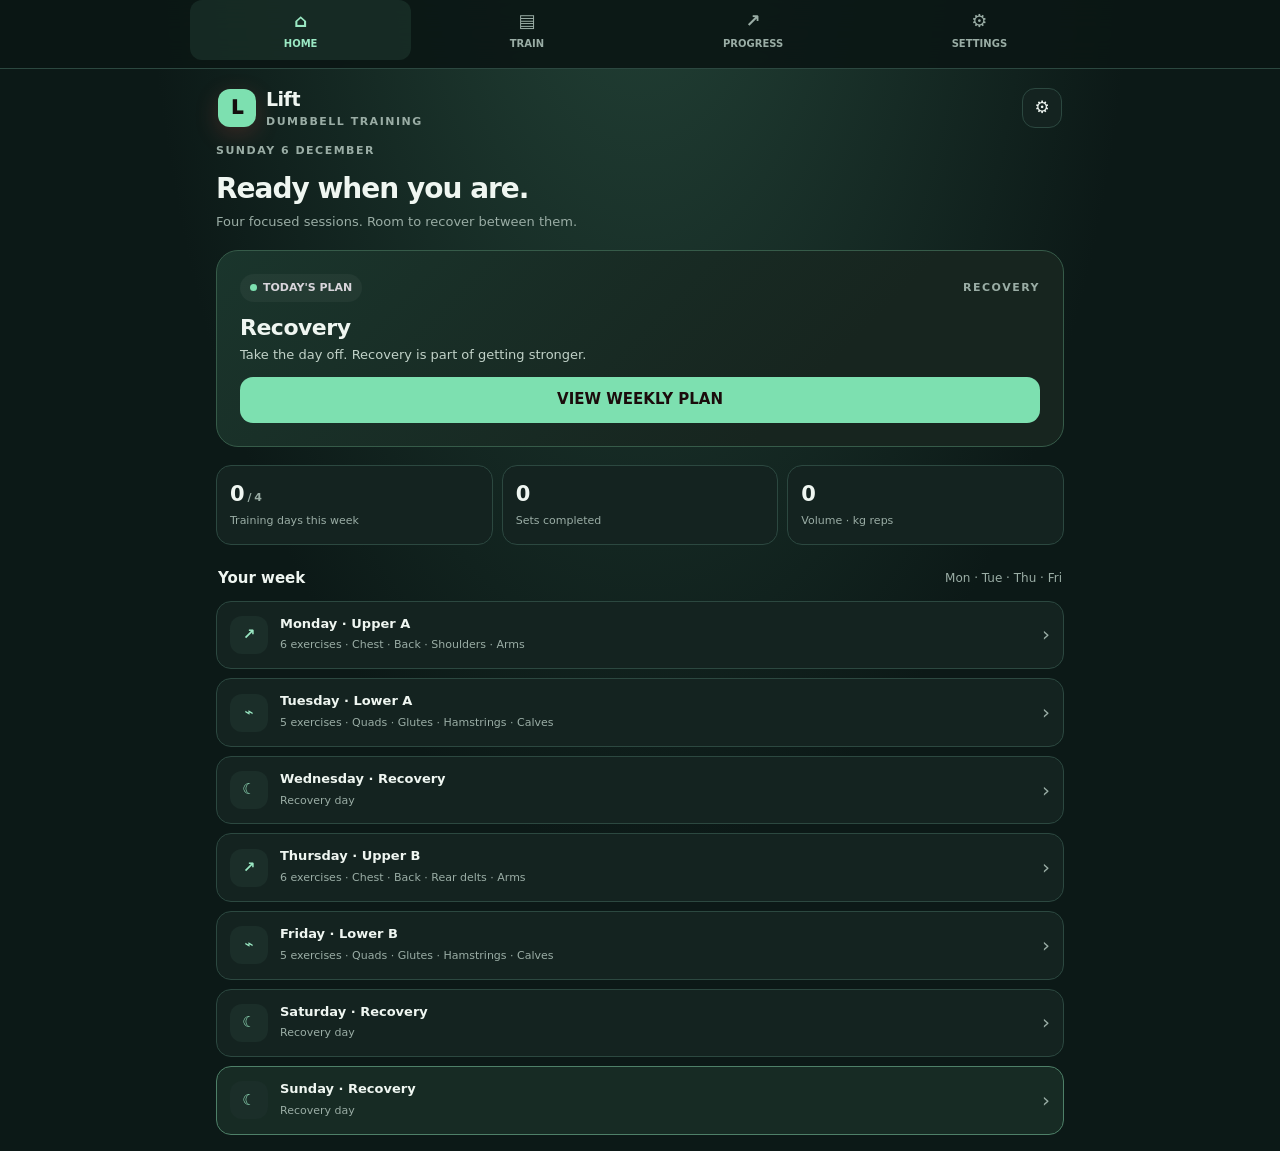
==== lift.html @ b62b4a93 "Update RoutineHub unified app" ====
<!doctype html>
<html lang="en-GB"><head>
<meta charset="utf-8"><meta name="viewport" content="width=device-width,initial-scale=1,viewport-fit=cover">
<meta name="theme-color" content="#101014"><meta name="description" content="Lift — your personal strength training tracker.">
<title>Lift — Training</title><link rel="apple-touch-icon" href="icon-192.png">
<style>
:root{color-scheme:dark;--bg:#0b0b0e;--panel:#141419;--panel2:#1b1b22;--line:#2d2d36;--text:#f2f1f4;--muted:#92919d;--red:#ff554f;--red2:#ff766d;--green:#66d6a0;--radius:18px}*{box-sizing:border-box}body{margin:0;background:var(--bg);color:var(--text);font:15px/1.45 Inter,ui-sans-serif,system-ui,-apple-system,"Segoe UI",sans-serif;-webkit-font-smoothing:antialiased}button,input,select{font:inherit}button{cursor:pointer}#app{max-width:760px;margin:0 auto;min-height:100vh;padding:0 16px calc(100px + env(safe-area-inset-bottom))}.top{padding:calc(18px + env(safe-area-inset-top)) 2px 14px;display:flex;align-items:center;justify-content:space-between}.brand{display:flex;align-items:center;gap:10px}.logo{width:38px;height:38px;border-radius:12px;background:var(--red);display:grid;place-items:center;color:#140e0e;font-weight:950;font-size:19px;box-shadow:0 7px 24px #ff554f30}.brand strong{font-size:19px;letter-spacing:-.5px}.eyebrow{font-size:11px;letter-spacing:1.5px;text-transform:uppercase;color:var(--muted);font-weight:750}.iconbtn{border:1px solid var(--line);background:var(--panel);color:var(--text);width:40px;height:40px;border-radius:13px;display:grid;place-items:center;font-size:17px}.page-title{font-size:28px;letter-spacing:-1px;font-weight:850;margin:10px 0 3px}.sub{color:var(--muted);font-size:13px}.hero{background:linear-gradient(135deg,#271719,#171419 65%);border:1px solid #542b2e;border-radius:22px;padding:18px;margin:18px 0}.hero-top{display:flex;justify-content:space-between;align-items:center}.pill{display:inline-flex;align-items:center;gap:6px;padding:6px 10px;border-radius:99px;background:#ffffff0b;color:#d8d5db;font-size:11px;font-weight:750}.dot{width:7px;height:7px;background:var(--green);border-radius:50%}.hero h2{font-size:22px;line-height:1.15;margin:13px 0 6px;letter-spacing:-.5px}.hero p{color:#c2b6b8;margin:0;font-size:13px}.btn{border:0;border-radius:13px;padding:12px 15px;background:var(--red);color:#1b0c0c;font-weight:850}.btn.secondary{background:var(--panel2);color:var(--text);border:1px solid var(--line)}.btn.ghost{background:transparent;color:var(--red2);padding:8px}.btn.small{padding:8px 11px;font-size:12px;border-radius:10px}.btn.full{width:100%;margin-top:12px}.section-head{display:flex;align-items:center;justify-content:space-between;margin:23px 2px 11px}.section-head h3{font-size:15px;margin:0;font-weight:800}.section-head span{font-size:12px;color:var(--muted)}.stats{display:grid;grid-template-columns:repeat(3,1fr);gap:9px}.stat{background:var(--panel);border:1px solid var(--line);border-radius:15px;padding:13px}.stat b{display:block;font-size:21px;letter-spacing:-.5px}.stat span{font-size:11px;color:var(--muted)}.daylist{display:grid;gap:9px}.day{display:flex;align-items:center;gap:12px;padding:13px;background:var(--panel);border:1px solid var(--line);border-radius:15px}.day.active{border-color:#743337;background:#211719}.daymark{width:38px;height:38px;border-radius:12px;background:var(--panel2);display:grid;place-items:center;font-weight:850;color:var(--red2)}.dayinfo{flex:1;min-width:0}.dayinfo b{display:block;font-size:13px}.dayinfo small{color:var(--muted);font-size:11px}.dayarrow{color:var(--muted);font-size:20px}.card{background:var(--panel);border:1px solid var(--line);border-radius:17px;padding:15px;margin:10px 0}.exercise{padding:14px 0;border-bottom:1px solid var(--line)}.exercise:last-child{border-bottom:0;padding-bottom:0}.ex-top{display:flex;justify-content:space-between;gap:12px}.ex-name{font-weight:800;font-size:14px}.ex-meta{font-size:11px;color:var(--muted);white-space:nowrap}.cue{font-size:12px;color:var(--muted);margin:4px 0 9px}.hint{font-size:11px;color:var(--red2);background:#ff554f10;padding:8px 10px;border-radius:10px;margin:7px 0 9px}.sethead,.setrow{display:grid;grid-template-columns:26px 1fr 1fr 34px;gap:7px;align-items:center}.sethead{font-size:10px;color:var(--muted);text-transform:uppercase;letter-spacing:.8px;padding:0 0 5px}.setrow{margin:6px 0}.setnum{color:var(--muted);font-size:12px}.field{min-width:0;width:100%;border:1px solid var(--line);border-radius:10px;background:#0e0e12;color:var(--text);padding:9px 8px;font-size:14px}.check{width:24px;height:24px;accent-color:var(--red);justify-self:center}.complete{color:var(--green);font-size:11px;font-weight:800}.progressbar{height:7px;border-radius:99px;background:#292932;overflow:hidden;margin:9px 0}.progressbar i{display:block;height:100%;background:var(--red);border-radius:99px}.tabs{position:fixed;bottom:0;left:0;right:0;z-index:10;background:#101014f2;backdrop-filter:blur(18px);border-top:1px solid var(--line);padding:8px 10px calc(8px + env(safe-area-inset-bottom));display:flex;justify-content:center}.tabsin{width:100%;max-width:760px;display:grid;grid-template-columns:repeat(4,1fr);gap:5px}.tab{border:0;background:transparent;color:var(--muted);padding:8px 3px;border-radius:12px;font-size:10px;font-weight:750;display:grid;gap:3px;justify-items:center}.tab .ico{font-size:18px}.tab.on{background:#ff554f17;color:var(--red2)}.formgrid{display:grid;grid-template-columns:1fr 1fr;gap:10px}.label{display:block;font-size:11px;color:var(--muted);margin-bottom:5px}.fieldwrap{margin:10px 0}.fieldwrap .field{width:100%}.daychips{display:flex;gap:7px;flex-wrap:wrap}.chip{padding:8px 11px;border:1px solid var(--line);border-radius:99px;background:var(--panel);color:var(--muted);font-size:11px}.chip.sel{border-color:var(--red);color:var(--red2);background:#ff554f12}.record{display:flex;justify-content:space-between;gap:10px;padding:11px 0;border-bottom:1px solid var(--line);font-size:13px}.record:last-child{border:0}.record small{display:block;color:var(--muted);font-size:11px}.empty{padding:25px 14px;text-align:center;color:var(--muted);font-size:13px}.notice{border-radius:13px;background:#202027;padding:12px;color:var(--muted);font-size:12px}.timer{position:fixed;bottom:calc(76px + env(safe-area-inset-bottom));left:50%;transform:translateX(-50%);background:var(--red);color:#190c0c;padding:10px 15px;border-radius:99px;font-weight:900;box-shadow:0 8px 30px #0008;z-index:12;white-space:nowrap}.hide{display:none!important}.modalback{position:fixed;inset:0;background:#000b;z-index:30;display:grid;align-items:end}.modal{background:var(--panel);border:1px solid var(--line);border-radius:22px 22px 0 0;padding:22px 18px calc(25px + env(safe-area-inset-bottom));max-width:760px;width:100%;margin:auto}.modal h3{margin:0 0 7px}.modal p{color:var(--muted);font-size:13px}.toast{position:fixed;top:calc(15px + env(safe-area-inset-top));left:50%;transform:translateX(-50%);background:#24242c;border:1px solid var(--line);border-radius:99px;padding:10px 15px;font-size:12px;z-index:50;box-shadow:0 8px 30px #0008}.muted{color:var(--muted)}.red{color:var(--red2)}.two{display:grid;grid-template-columns:1fr 1fr;gap:9px}.smalltxt{font-size:11px;color:var(--muted)}@media(min-width:650px){#app{padding-left:24px;padding-right:24px}.hero{padding:23px}.modal{border-radius:22px;margin:auto}}
#hub-return{display:none}
</style><style>
:root{--bg:#0c1917;--panel:#142320;--panel2:#1b2e29;--line:#2c4840;--text:#eff6f1;--muted:#9aada5;--red:#7de0b0;--red2:#9ae8c3;--green:#7de0b0}
body{background:radial-gradient(ellipse at 50% -15%,#244438 0%,#0c1917 55%)}
#app{padding-top:68px;padding-bottom:16px}
.tabs{top:0;bottom:auto;background:#0b1715ed;border-top:0;border-bottom:1px solid var(--line);padding-top:env(safe-area-inset-top,0px)}
.tab.on{background:#7de0b018;color:var(--red2)}
.hero{background:linear-gradient(135deg,#1a352c,#17251f 70%);border-color:#365b49}
.hero p{color:#c1d2c8}
.day.active{border-color:#4e8068;background:#172b24}
.daymark{color:var(--red2)}
.timer{bottom:12px;background:var(--accent,#7de0b0);color:#102119}
.progressbar i{background:var(--red)}
.notice{background:#172b24}
@media(min-width:900px){#app{max-width:900px;padding-left:26px;padding-right:26px}.tabsin{max-width:900px}}
</style></head><body><div id="app"></div><div id="timer" class="timer hide"></div><nav class="tabs"><div class="tabsin"><button class="tab on" data-tab="home"><span class="ico">⌂</span>HOME</button><button class="tab" data-tab="workout"><span class="ico">▤</span>TRAIN</button><button class="tab" data-tab="progress"><span class="ico">↗</span>PROGRESS</button><button class="tab" data-tab="settings"><span class="ico">⚙</span>SETTINGS</button></div></nav><div id="modalroot"></div>
<script>
const LEGACY_PLAN=[
 {day:'Monday',title:'Shoulders + Triceps',focus:'Delts · Triceps',icon:'◉',ex:[
  ['DB shoulder press',3,8,12,6,'kg','Press smoothly; keep ribs down.'],['DB lateral raise',3,12,20,7,'kg','Soft elbows, raise to shoulder height; no swinging.'],['DB overhead tricep extension',3,10,15,7,'kg','Both hands on one dumbbell; keep elbows pointing forward.'],['DB skull crusher',2,10,15,4.5,'kg','Lie on the floor; bend elbows and lower beside your head.'],['Bent-over DB rear delt raise',2,12,20,6,'kg','Hinge at hips and move arms out wide with light control.']]},
 {day:'Tuesday',title:'Back + Biceps',focus:'Lats · Upper back · Biceps',icon:'↗',ex:[
  ['Single-arm DB row',3,8,12,7,'kg','Brace one hand on a sturdy chair; pull elbow towards hip.'],['Bent-over DB row (both arms)',3,8,12,7,'kg','Hinge forward, flat back; pull dumbbells towards hips.'],['DB reverse fly (rear delts)',2,12,20,7,'kg','Use a controlled, light movement; avoid shrugging.'],['Standing DB curl',3,8,15,7,'kg','Elbows by sides; no body swing.'],['Seated hammer curl',2,10,15,6,'kg','Palms face each other; keep wrists neutral.']]},
 {day:'Wednesday',title:'Rest day',focus:'Recovery · Easy walk optional',icon:'☾',rest:true,ex:[]},
 {day:'Thursday',title:'Chest + Shoulders + Triceps',focus:'Chest · Front/side delts · Triceps',icon:'✦',ex:[
  ['DB floor press',3,8,12,7,'kg','Lie on floor; upper arms touch down gently, then press.'],['Push-ups',3,5,12,0,'bodyweight','Hands just outside shoulders; use knees or an incline if needed.'],['DB lateral raise',2,12,20,7,'kg','Raise out to sides without swinging.'],['DB overhead tricep extension',3,10,15,7,'kg','Both hands on one dumbbell; avoid arching your back.'],['DB floor fly',2,10,15,4.5,'kg','Slight elbow bend; stop when upper arms meet the floor.']]},
 {day:'Friday',title:'Back + Biceps + Forearms',focus:'Back · Biceps · Grip',icon:'⇧',ex:[
  ['Single-arm DB row',3,8,12,7,'kg','Brace on chair; pull elbow towards hip.'],['DB reverse fly (rear delts)',2,12,20,7,'kg','Hinge forward; lift out to the sides.'],['Standing DB curl',2,8,15,7,'kg','No swinging; lower under control.'],['Reverse DB curl',2,8,12,4.5,'kg','Palms down; keep elbows close to your sides.'],['DB wrist curl',2,15,25,6,'kg','Forearm supported, palm up; move only your wrist.'],['DB reverse wrist curl',2,10,15,4.5,'kg','Forearm supported, palm down; lift the back of your hand.']]},
 {day:'Saturday',title:'Arms + Forearms',focus:'Biceps · Triceps · Grip',icon:'✚',ex:[
  ['Seated hammer curl',3,10,15,6,'kg','Palms face each other; steady reps.'],['Concentration curl',2,10,15,7,'kg','Elbow against inner thigh; curl without moving upper arm.'],['DB overhead tricep extension',2,10,15,7,'kg','Both hands on one dumbbell; controlled range.'],['Reverse DB curl',2,8,12,4.5,'kg','Palms down; do not swing.'],['Farmer hold',3,20,45,9.5,'sec','Dumbbells at sides; stand tall and grip firmly.'],['Plate pinch hold',2,15,35,2.5,'sec','Pinch plate securely between fingers and thumb.']]},
 {day:'Sunday',title:'Rest day',focus:'Recovery · Prepare for next week',icon:'☾',rest:true,ex:[]}
];
const PLAN=[
 {day:'Monday',title:'Upper A',focus:'Chest · Back · Shoulders · Arms',icon:'↗',ex:[
  ['Dumbbell floor press',3,8,15,7,'kg','Lie on the floor; lower until upper arms touch softly, then press.'],['Bent-over dumbbell row',3,8,15,7,'kg','Hinge at the hips, keep your back long, and row towards your hips.'],['Dumbbell shoulder press',2,8,15,6,'kg','Press overhead without arching your lower back.'],['Dumbbell lateral raise',2,12,20,3,'kg','Use a light pair and lift smoothly to shoulder height.'],['Dumbbell curl',2,8,15,5,'kg','Keep your elbows close to your sides; lower with control.'],['Overhead dumbbell triceps extension',2,10,15,6,'kg','Hold one dumbbell with both hands and keep your elbows comfortable.']]},
 {day:'Tuesday',title:'Lower A',focus:'Quads · Glutes · Hamstrings · Calves',icon:'⌁',ex:[
  ['Goblet squat',3,8,15,10,'kg','Hold one dumbbell at your chest; use a comfortable depth.'],['Dumbbell Romanian deadlift',3,8,15,10,'kg','Push hips back with a slight knee bend; keep weights close to your legs.'],['Dumbbell reverse lunge',2,8,12,6,'kg','Step back under control; complete reps on both sides.'],['Dumbbell glute bridge',2,10,20,8,'kg','Rest a dumbbell across your hips and pause at the top.'],['Standing dumbbell calf raise',2,12,25,6,'kg','Hold dumbbells at your sides and pause at the top.']]},
 {day:'Wednesday',title:'Recovery',focus:'Rest · Easy movement if you want it',icon:'☾',rest:true,ex:[]},
 {day:'Thursday',title:'Upper B',focus:'Chest · Back · Rear delts · Arms',icon:'↗',ex:[
  ['Dumbbell squeeze floor press',3,8,15,6,'kg','Keep the dumbbells gently pressed together as you press from the floor.'],['Dumbbell pullover',2,10,15,6,'kg','Lie on the floor; use a comfortable range and keep ribs down.'],['Bent-over dumbbell row',3,8,15,7,'kg','Brace your trunk and row both dumbbells towards your waist.'],['Bent-over rear delt raise',2,12,20,3,'kg','Use light weights and move arms out wide without shrugging.'],['Hammer curl',2,8,15,5,'kg','Keep palms facing in and wrists neutral.'],['Lying dumbbell triceps extension',2,10,15,4,'kg','Lie on the floor; bend elbows and lower beside your head.']]},
 {day:'Friday',title:'Lower B',focus:'Quads · Glutes · Hamstrings · Calves',icon:'⌁',ex:[
  ['Dumbbell split squat',3,8,12,6,'kg','Use a comfortable stance and range; complete reps on both sides.'],['Dumbbell sumo squat',3,8,15,10,'kg','Hold one dumbbell between your legs and keep knees tracking over toes.'],['Single-leg dumbbell Romanian deadlift',2,8,12,5,'kg','Use a light load, hinge slowly, and complete both sides.'],['Dumbbell glute bridge',2,10,20,8,'kg','Pause at the top without overextending your lower back.'],['Standing dumbbell calf raise',2,12,25,6,'kg','Use a full comfortable range and lower slowly.']]},
 {day:'Saturday',title:'Recovery',focus:'Rest · Gentle walk optional',icon:'☾',rest:true,ex:[]},
 {day:'Sunday',title:'Recovery',focus:'Rest · Get ready for the week',icon:'☾',rest:true,ex:[]}
];
const STORE='lift_redesign_v1';let state=load();let page='home',activeDay=0,timerEnd=0,timerInt=null;
Object.values(state.logs||{}).forEach(l=>{if(!l.splitVersion)l.splitVersion=1});
function load(){try{return JSON.parse(localStorage.getItem(STORE))||{logs:{},cardio:[],maxDb:20,increment:0.5,rest:120,weightUnit:'kg'}}catch(e){return{logs:{},cardio:[],maxDb:20,increment:0.5,rest:120,weightUnit:'kg'}}}
function save(){try{localStorage.setItem(STORE,JSON.stringify(state))}catch(e){toast('Lift could not save. Browser storage may be full or disabled.')}}
save();
function dateKey(d=new Date()){return d.getFullYear()+'-'+String(d.getMonth()+1).padStart(2,'0')+'-'+String(d.getDate()).padStart(2,'0')}
function mondayIndex(d=new Date()){return (d.getDay()+6)%7}
function esc(s){return String(s??'').replace(/[&<>"']/g,c=>({'&':'&amp;','<':'&lt;','>':'&gt;','"':'&quot;',"'":'&#39;'}[c]))}
function logFor(date=dateKey()){return state.logs[date]||(state.logs[date]={day:mondayIndex(),sets:{},splitVersion:2})}
function getSet(date,id,i,ex){let l=logFor(date);l.sets[id]??=[];l.sets[id][i]??={w:ex[4]||'',r:'',done:false};return l.sets[id][i]}
function dayForToday(){return mondayIndex()}
function lastExercise(id,before=dateKey()){let keys=Object.keys(state.logs).sort().reverse();for(let k of keys){if(k>=before)continue;let ss=state.logs[k]?.sets?.[id]||[];let done=ss.filter(x=>x.done);if(done.length)return{k,sets:done}}return null}
function fmtDate(k){return new Date(k+'T12:00:00').toLocaleDateString('en-GB',{day:'numeric',month:'short'})}
function toast(msg){let el=document.createElement('div');el.className='toast';el.textContent=msg;document.body.append(el);setTimeout(()=>el.remove(),2200)}
function weekStats(){let done=0,sets=0,vol=0;let monday=new Date();monday.setHours(12,0,0,0);monday.setDate(monday.getDate()-mondayIndex(monday));for(let i=0;i<7;i++){let d=new Date(monday);d.setDate(monday.getDate()+i);let l=state.logs[dateKey(d)];if(l){let n=0;Object.values(l.sets||{}).forEach(a=>a.forEach(s=>{if(s.done){sets++;n++;vol+=(+s.w||0)*(+s.r||0)}}));if(n)done++}}return{done,sets,vol}}
function currentDay(){return PLAN[dayForToday()]}
function home(){let d=currentDay(),st=weekStats();return `<header class="top"><div class="brand"><div class="logo">L</div><div><strong>Lift</strong><div class="eyebrow">DUMBBELL TRAINING</div></div></div><button class="iconbtn" data-action="settings" aria-label="Settings">⚙</button></header><div class="eyebrow">${new Date().toLocaleDateString('en-GB',{weekday:'long',day:'numeric',month:'long'})}</div><div class="page-title">Ready when you are.</div><div class="sub">Four focused sessions. Room to recover between them.</div><section class="hero"><div class="hero-top"><span class="pill"><i class="dot"></i> TODAY'S PLAN</span><span class="eyebrow">${d.rest?'RECOVERY':'DAY '+(dayForToday()+1)+' / 7'}</span></div><h2>${d.title}</h2><p>${d.rest?'Take the day off. Recovery is part of getting stronger.':d.focus+' · '+d.ex.length+' exercises'}</p><button class="btn full" data-action="${d.rest?'plan':'startToday'}">${d.rest?'VIEW WEEKLY PLAN':'START WORKOUT →'}</button></section><div class="stats"><div class="stat"><b>${st.done}<span class="muted"> / 4</span></b><span>Training days this week</span></div><div class="stat"><b>${st.sets}</b><span>Sets completed</span></div><div class="stat"><b>${Math.round(st.vol).toLocaleString('en-GB')}</b><span>Volume · kg reps</span></div></div><div class="section-head"><h3>Your week</h3><span>Mon · Tue · Thu · Fri</span></div><div class="daylist">${PLAN.map((p,i)=>`<div class="day ${i===dayForToday()?'active':''}" data-day="${i}"><div class="daymark">${p.icon}</div><div class="dayinfo"><b>${p.day} · ${p.title}</b><small>${p.rest?'Recovery day':p.ex.length+' exercises · '+p.focus}</small></div><div class="dayarrow">›</div></div>`).join('')}</div>`}
function planPage(){return `<header class="top"><div class="brand"><div class="logo">L</div><div><strong>Training plan</strong><div class="eyebrow">YOUR WEEKLY SPLIT</div></div></div></header><div class="page-title">Upper / lower</div><div class="sub">Four dumbbell sessions across Monday, Tuesday, Thursday and Friday.</div>${PLAN.map((p,i)=>`<div class="card" style="cursor:pointer" data-day="${i}"><div class="rowx" style="display:flex;align-items:center;gap:12px"><div class="daymark">${p.icon}</div><div style="flex:1"><b>${p.day} · ${p.title}</b><div class="smalltxt">${p.rest?'Recovery day':p.ex.length+' exercises · '+p.focus}</div></div><span class="muted">›</span></div>${!p.rest?`<div class="smalltxt" style="margin:12px 0 0">${p.ex.map(e=>esc(e[0])).join(' · ')}</div>`:''}</div>`).join('')}<div class="notice">Start with a load you can control through the full comfortable range. When you reach the top of the rep range on every set with good form, increase by your smallest available increment. Keep 1–3 good reps in reserve.</div>`}
function workout(dayIndex){let p=PLAN[dayIndex],date=dateKey(),l=logFor(date);l.day=dayIndex;if(p.rest)return `<header class="top"><button class="iconbtn" data-action="home">‹</button><div class="eyebrow">RECOVERY DAY</div><span></span></header><div class="page-title">Rest & recharge.</div><p class="sub">No workout scheduled today. A gentle walk is optional; let your muscles recover.</p><div class="card"><b>Recovery checklist</b><p class="smalltxt">• Get a good night's sleep<br>• Eat enough protein and overall food<br>• Drink water<br>• Don't force training through pain</p></div><button class="btn full" data-action="plan">VIEW WEEKLY PLAN</button>`;
let html=`<header class="top"><button class="iconbtn" data-action="home">‹</button><div class="eyebrow">${p.day.toUpperCase()} · WORKOUT</div><button class="iconbtn" data-action="timer">◷</button></header><div class="page-title">${p.title}</div><div class="sub">${p.focus} · Log each set as you go.</div><div class="card"><div class="rowx" style="display:flex;justify-content:space-between"><b>Workout progress</b><span class="smalltxt" id="workprogress">0 / ${p.ex.reduce((a,e)=>a+e[1],0)} sets</span></div><div class="progressbar"><i id="workbar" style="width:0%"></i></div><div class="smalltxt">Rest ${state.rest||120}s between working sets. Leave around 1–2 good reps in reserve.</div></div>`;
p.ex.forEach((e,idx)=>{let id=dayIndex+'_'+idx,prev=lastExercise(id),completed=0;let sets='';for(let i=0;i<e[1];i++){let s=getSet(date,id,i,e);if(s.done)completed++;sets+=`<div class="setrow"><span class="setnum">${i+1}</span><input class="field" type="number" min="0" step="0.5" inputmode="decimal" placeholder="${e[5]==='bodyweight'?'—':'kg'}" value="${esc(s.w)}" data-field="w" data-id="${id}" data-i="${i}" ${e[5]==='bodyweight'?'disabled':''}><input class="field" type="number" min="0" step="1" inputmode="numeric" placeholder="reps / sec" value="${esc(s.r)}" data-field="r" data-id="${id}" data-i="${i}"><input class="check" type="checkbox" data-done="1" data-id="${id}" data-i="${i}" ${s.done?'checked':''}></div>`}
let hint=prev?`Last time (${fmtDate(prev.k)}): ${prev.sets.map(s=>(s.w||'BW')+' × '+s.r).join(', ')}. Aim to add a rep while keeping form.`:`Starting guide: ${e[4]?e[4]+'kg is your recorded starting reference. Adjust if needed.':'Choose a version you can do for '+e[2]+' clean reps with 1–2 reps left.'} Target ${e[2]}–${e[3]} ${e[5]==='sec'?'seconds':'reps'} per set.`;
html+=`<div class="card"><div class="ex-top"><div class="ex-name">${esc(e[0])}</div><span class="ex-meta">${e[1]} SETS</span></div><div class="cue">${esc(e[6])}</div><div class="hint">${esc(hint)}</div><div class="sethead"><span>SET</span><span>LOAD ${e[5]==='sec'?'(kg)':'(kg)'}</span><span>${e[5]==='sec'?'SECONDS':'REPS'}</span><span>DONE</span></div>${sets}<div class="smalltxt" style="margin-top:7px">Target: ${e[2]}–${e[3]} ${e[5]==='sec'?'sec':'reps'}${completed===e[1]?' · <span class="complete">ALL SETS COMPLETE ✓</span>':''}</div></div>`});
html+=`<button class="btn full" data-action="finish">FINISH WORKOUT</button><button class="btn secondary full" data-action="plan">BACK TO PLAN</button>`;return html}
function progress(){let st=weekStats(),keys=Object.keys(state.logs).sort().reverse(),history=keys.map(k=>{let l=state.logs[k],arr=Object.values(l.sets||{}).flat().filter(s=>s.done),p=(l.splitVersion===2?PLAN:LEGACY_PLAN)[l.day??0];if(!arr.length)return'';return `<div class="record"><div><b>${fmtDate(k)}</b><small>${p?.title||'Workout'}</small></div><div style="text-align:right"><b>${arr.length} sets</b><small>${Math.round(arr.reduce((v,s)=>v+(+s.w||0)*(+s.r||0),0)).toLocaleString('en-GB')} kg reps</small></div></div>`}).filter(Boolean).slice(0,20);
let prs={};keys.forEach(k=>Object.entries(state.logs[k]?.sets||{}).forEach(([id,ss])=>ss.forEach(s=>{if(s.done&&s.w&&s.r){let ex=id.split('_'),name=PLAN[+ex[0]]?.ex[+ex[1]]?.[0]||id;if(!prs[name]||(+s.w*(+s.r))>prs[name].score)prs[name]={score:+s.w*(+s.r),w:+s.w,r:+s.r}}})));
return `<header class="top"><div class="brand"><div class="logo">L</div><div><strong>Your progress</strong><div class="eyebrow">CONSISTENCY BUILDS STRENGTH</div></div></div></header><div class="page-title">Look how far you've come.</div><div class="sub">Your training history and personal bests.</div><div class="stats" style="margin-top:18px"><div class="stat"><b>${st.done}</b><span>Days this week</span></div><div class="stat"><b>${st.sets}</b><span>Sets this week</span></div><div class="stat"><b>${Math.round(st.vol).toLocaleString('en-GB')}</b><span>Volume this week</span></div></div><div class="section-head"><h3>Personal bests</h3><span>Best logged load × reps</span></div><div class="card">${Object.keys(prs).length?Object.entries(prs).map(([n,v])=>`<div class="record"><div>${esc(n)}</div><b>${v.w}kg × ${v.r}</b></div>`).join(''):'<div class="empty">Your personal bests will appear here as you log completed sets.</div>'}</div><div class="section-head"><h3>Workout history</h3><span>Latest 20 sessions</span></div><div class="card">${history.length?history.join(''):'<div class="empty">No completed workouts yet. Your first session starts the history.</div>'}</div>`}
function settings(){return `<header class="top"><div class="brand"><div class="logo">L</div><div><strong>Settings</strong><div class="eyebrow">YOUR LIFT PROFILE</div></div></div></header><div class="page-title">Make Lift yours.</div><div class="sub">Training preferences and data management.</div><div class="card"><b>Equipment & progression</b><div class="fieldwrap"><label class="label">Maximum load per dumbbell (kg)</label><input class="field" id="maxdb" type="number" min="1" step="0.5" value="${state.maxDb||20}"></div><div class="fieldwrap"><label class="label">Smallest weight increase available (kg)</label><select class="field" id="increment">${[0.25,0.5,1,1.25,2,2.5].map(v=>`<option value="${v}" ${+(state.increment||.5)===v?'selected':''}>${v} kg</option>`).join('')}</select></div><div class="fieldwrap"><label class="label">Rest timer (seconds)</label><select class="field" id="rest">${[60,90,120,150,180].map(v=>`<option value="${v}" ${+(state.rest||120)===v?'selected':''}>${v>=60?Math.floor(v/60)+' min'+(v%60?' '+v%60+' sec':''):v+' sec'}</option>`).join('')}</select></div><button class="btn full" data-action="saveSettings">SAVE PREFERENCES</button></div><div class="card"><b>Backup your training data</b><p class="smalltxt">Your workouts are saved on this device. Export a backup regularly, especially before changing phones or clearing browser data.</p><div class="two"><button class="btn secondary" data-action="export">EXPORT BACKUP</button><button class="btn secondary" data-action="import">RESTORE BACKUP</button></div><input type="file" id="importfile" accept="application/json" class="hide"></div><div class="card"><b>About progressive overload</b><p class="smalltxt">Use the same weight until you can reach the top of the rep range on every set with clean form and 1–2 reps in reserve. Then increase by your smallest available increment and build reps again. Don't force a heavier weight just to beat last time.</p></div><div class="card"><b>Reset app data</b><p class="smalltxt">This permanently deletes workout logs stored on this device. Export a backup first if you want to keep them.</p><button class="btn ghost" data-action="reset">RESET ALL WORKOUT DATA</button></div>`}
function render(){let root=document.getElementById('app');root.innerHTML=page==='home'?home():page==='plan'?planPage():page==='workout'?workout(activeDay):page==='progress'?progress():settings();document.querySelectorAll('.tab').forEach(b=>b.classList.toggle('on',b.dataset.tab===page));bind();if(page==='workout')updateWorkoutProgress()}
function updateWorkoutProgress(){let p=PLAN[activeDay];if(!p||p.rest)return;let l=state.logs[dateKey()],all=0,done=0;p.ex.forEach((e,i)=>{for(let j=0;j<e[1];j++){all++;if(l?.sets?.[activeDay+'_'+i]?.[j]?.done)done++}});let x=document.getElementById('workprogress'),bar=document.getElementById('workbar');if(x)x.textContent=done+' / '+all+' sets';if(bar)bar.style.width=(all?done/all*100:0)+'%'}
function bind(){document.querySelectorAll('[data-tab]').forEach(b=>b.onclick=()=>{page=b.dataset.tab;render()});document.querySelectorAll('[data-day]').forEach(b=>b.onclick=()=>{activeDay=+b.dataset.day;page='workout';render()});document.querySelectorAll('[data-field]').forEach(el=>el.onchange=()=>{let s=getSet(dateKey(),el.dataset.id,+el.dataset.i,PLAN[activeDay].ex[+el.dataset.id.split('_')[1]]);s[el.dataset.field]=el.value;save()});document.querySelectorAll('[data-done]').forEach(el=>el.onchange=()=>{let idx=+el.dataset.id.split('_')[1],s=getSet(dateKey(),el.dataset.id,+el.dataset.i,PLAN[activeDay].ex[idx]);if(el.checked){let card=el.closest('.card');let w=card.querySelector(`[data-field="w"][data-i="${el.dataset.i}"]`),r=card.querySelector(`[data-field="r"][data-i="${el.dataset.i}"]`);if(!r.value){el.checked=false;toast('Enter your reps or seconds first.');return}if(w&&!w.disabled&&!w.value){el.checked=false;toast('Enter the weight you used first.');return}}s.done=el.checked;save();updateWorkoutProgress();if(el.checked)startTimer(state.rest||120)});document.querySelectorAll('[data-action]').forEach(b=>b.onclick=()=>action(b.dataset.action));let mx=document.getElementById('maxdb');if(mx)mx.onchange=()=>{state.maxDb=+mx.value||20;save()};let inc=document.getElementById('increment');if(inc)inc.onchange=()=>{state.increment=+inc.value;save()};let rest=document.getElementById('rest');if(rest)rest.onchange=()=>{state.rest=+rest.value;save()};let file=document.getElementById('importfile');if(file)file.onchange=importFile}
function action(a){if(a==='settings'){page='settings';render()}if(a==='home'){page='home';render()}if(a==='plan'){page='plan';render()}if(a==='startToday'){activeDay=dayForToday();page='workout';render()}if(a==='finish'){toast('Workout saved to your history.');page='progress';render()}if(a==='timer')startTimer(state.rest||120);if(a==='saveSettings'){save();toast('Preferences saved.')}if(a==='export'){let blob=new Blob([JSON.stringify(state,null,2)],{type:'application/json'}),url=URL.createObjectURL(blob),a=document.createElement('a');a.href=url;a.download='lift-backup-'+dateKey()+'.json';a.click();URL.revokeObjectURL(url);toast('Backup exported.')}if(a==='import')document.getElementById('importfile').click();if(a==='reset'){if(confirm('Delete all workout history and settings on this device? Export a backup first if needed.')){state={logs:{},cardio:[],maxDb:20,increment:.5,rest:120};save();page='home';render();toast('Workout data reset.')}}}
function importFile(e){let f=e.target.files[0];if(!f)return;let r=new FileReader();r.onload=()=>{try{let x=JSON.parse(r.result);if(!x.logs)throw Error();state={...state,...x};save();render();toast('Backup restored.')}catch(err){alert('That file is not a valid Lift backup.')}};r.readAsText(f)}
function startTimer(sec){timerEnd=Date.now()+sec*1000;let el=document.getElementById('timer');el.classList.remove('hide');clearInterval(timerInt);function tick(){let left=Math.max(0,Math.ceil((timerEnd-Date.now())/1000));el.textContent=left?`REST  ${Math.floor(left/60)}:${String(left%60).padStart(2,'0')}  · TAP TO DISMISS`:'REST COMPLETE  ✓  · DISMISS';if(!left){try{navigator.vibrate?.([250,100,250])}catch(e){}clearInterval(timerInt)}}el.onclick=()=>{clearInterval(timerInt);el.classList.add('hide')};tick();timerInt=setInterval(tick,500)}
render();
</script></body></html>
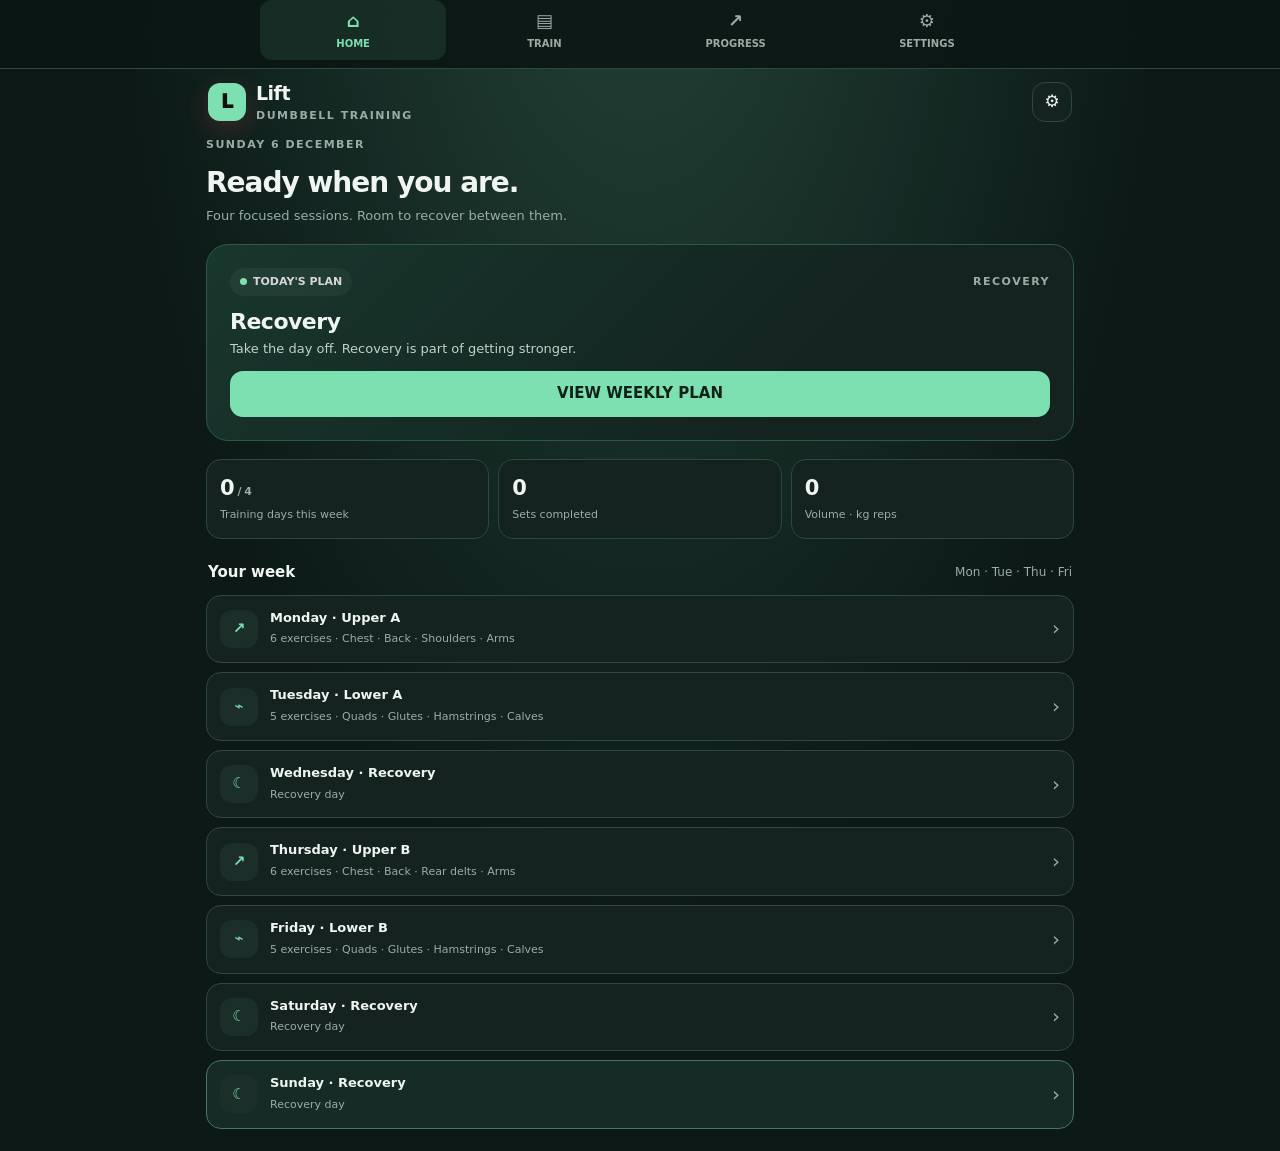
==== commit 05fe1349: "commit" ====
--- a/lift.html
+++ b/lift.html
@@ -16,10 +16,28 @@
 .hero p{color:#c1d2c8}
 .day.active{border-color:#4e8068;background:#172b24}
 .daymark{color:var(--red2)}
-.timer{bottom:12px;background:var(--accent,#7de0b0);color:#102119}
+.timer{bottom:18px;background:var(--accent,#7de0b0);color:#102119}
 .progressbar i{background:var(--red)}
 .notice{background:#172b24}
 @media(min-width:900px){#app{max-width:900px;padding-left:26px;padding-right:26px}.tabsin{max-width:900px}}
+</style><style>
+:root{--bg:#0c1917;--panel:#142320;--panel2:#1b2e29;--line:#2c4840;--text:#eff6f1;--muted:#9aada5;--red:#7de0b0;--red2:#7de0b0;--green:#7de0b0}
+html,body{background:radial-gradient(ellipse at 50% -15%,#244438 0%,#0c1917 58%);color:var(--text)}
+body{min-height:100%;padding:0}
+#app{min-height:100%;padding:62px 16px 22px}
+.tabs{top:0;bottom:auto;background:#0b1715ed;border-top:0;border-bottom:1px solid var(--line);padding-top:env(safe-area-inset-top)}
+.tabsin{max-width:760px}
+.tab.on{background:#7de0b01a;color:var(--red2)}
+.hero{background:linear-gradient(135deg,#18372d,#142320 70%);border-color:#2c5946}
+.btn{background:var(--red);color:#102119}
+.btn.secondary{background:var(--panel2);color:var(--text);border-color:var(--line)}
+.iconbtn,.field{background:var(--panel);color:var(--text);border-color:var(--line)}
+.day.active{border-color:#47775f;background:#172b26}
+.daymark{color:var(--red2)}
+.hint{color:var(--red2);background:#7de0b010}
+.progressbar i{background:var(--red)}
+.timer{background:var(--red);color:#102119}
+@media(max-width:520px){#app{padding-left:14px;padding-right:14px}.tabsin{gap:2px}.tab{font-size:9px}}
 </style></head><body><div id="app"></div><div id="timer" class="timer hide"></div><nav class="tabs"><div class="tabsin"><button class="tab on" data-tab="home"><span class="ico">⌂</span>HOME</button><button class="tab" data-tab="workout"><span class="ico">▤</span>TRAIN</button><button class="tab" data-tab="progress"><span class="ico">↗</span>PROGRESS</button><button class="tab" data-tab="settings"><span class="ico">⚙</span>SETTINGS</button></div></nav><div id="modalroot"></div>
 <script>
 const LEGACY_PLAN=[
@@ -66,7 +84,7 @@
 function weekStats(){let done=0,sets=0,vol=0;let monday=new Date();monday.setHours(12,0,0,0);monday.setDate(monday.getDate()-mondayIndex(monday));for(let i=0;i<7;i++){let d=new Date(monday);d.setDate(monday.getDate()+i);let l=state.logs[dateKey(d)];if(l){let n=0;Object.values(l.sets||{}).forEach(a=>a.forEach(s=>{if(s.done){sets++;n++;vol+=(+s.w||0)*(+s.r||0)}}));if(n)done++}}return{done,sets,vol}}
 function currentDay(){return PLAN[dayForToday()]}
 function home(){let d=currentDay(),st=weekStats();return `<header class="top"><div class="brand"><div class="logo">L</div><div><strong>Lift</strong><div class="eyebrow">DUMBBELL TRAINING</div></div></div><button class="iconbtn" data-action="settings" aria-label="Settings">⚙</button></header><div class="eyebrow">${new Date().toLocaleDateString('en-GB',{weekday:'long',day:'numeric',month:'long'})}</div><div class="page-title">Ready when you are.</div><div class="sub">Four focused sessions. Room to recover between them.</div><section class="hero"><div class="hero-top"><span class="pill"><i class="dot"></i> TODAY'S PLAN</span><span class="eyebrow">${d.rest?'RECOVERY':'DAY '+(dayForToday()+1)+' / 7'}</span></div><h2>${d.title}</h2><p>${d.rest?'Take the day off. Recovery is part of getting stronger.':d.focus+' · '+d.ex.length+' exercises'}</p><button class="btn full" data-action="${d.rest?'plan':'startToday'}">${d.rest?'VIEW WEEKLY PLAN':'START WORKOUT →'}</button></section><div class="stats"><div class="stat"><b>${st.done}<span class="muted"> / 4</span></b><span>Training days this week</span></div><div class="stat"><b>${st.sets}</b><span>Sets completed</span></div><div class="stat"><b>${Math.round(st.vol).toLocaleString('en-GB')}</b><span>Volume · kg reps</span></div></div><div class="section-head"><h3>Your week</h3><span>Mon · Tue · Thu · Fri</span></div><div class="daylist">${PLAN.map((p,i)=>`<div class="day ${i===dayForToday()?'active':''}" data-day="${i}"><div class="daymark">${p.icon}</div><div class="dayinfo"><b>${p.day} · ${p.title}</b><small>${p.rest?'Recovery day':p.ex.length+' exercises · '+p.focus}</small></div><div class="dayarrow">›</div></div>`).join('')}</div>`}
-function planPage(){return `<header class="top"><div class="brand"><div class="logo">L</div><div><strong>Training plan</strong><div class="eyebrow">YOUR WEEKLY SPLIT</div></div></div></header><div class="page-title">Upper / lower</div><div class="sub">Four dumbbell sessions across Monday, Tuesday, Thursday and Friday.</div>${PLAN.map((p,i)=>`<div class="card" style="cursor:pointer" data-day="${i}"><div class="rowx" style="display:flex;align-items:center;gap:12px"><div class="daymark">${p.icon}</div><div style="flex:1"><b>${p.day} · ${p.title}</b><div class="smalltxt">${p.rest?'Recovery day':p.ex.length+' exercises · '+p.focus}</div></div><span class="muted">›</span></div>${!p.rest?`<div class="smalltxt" style="margin:12px 0 0">${p.ex.map(e=>esc(e[0])).join(' · ')}</div>`:''}</div>`).join('')}<div class="notice">Start with a load you can control through the full comfortable range. When you reach the top of the rep range on every set with good form, increase by your smallest available increment. Keep 1–3 good reps in reserve.</div>`}
+function planPage(){return `<header class="top"><div class="brand"><div class="logo">L</div><div><strong>Training plan</strong><div class="eyebrow">YOUR WEEKLY SPLIT</div></div></div></header><div class="page-title">Upper / lower</div><div class="sub">Four dumbbell sessions across Monday, Tuesday, Thursday and Friday.</div>${PLAN.map((p,i)=>`<div class="card" style="cursor:pointer" data-day="${i}"><div class="rowx" style="display:flex;align-items:center;gap:12px"><div class="daymark">${p.icon}</div><div style="flex:1"><b>${p.day} · ${p.title}</b><div class="smalltxt">${p.rest?'Recovery day':p.ex.length+' exercises · '+p.focus}</div></div><span class="muted">›</span></div>${!p.rest?`<div class="smalltxt" style="margin:12px 0 0">${p.ex.map(e=>esc(e[0])).join(' · ')}</div>`:''}</div>`).join('')}<div class="notice">Start with a load you can control through a comfortable range and keep 1–3 good reps in reserve. If you are new or returning, begin with 1–2 sets per exercise for the first couple of weeks; add volume only while recovering well. Use a chair or wall for balance on single-leg moves, and stop any movement that causes sharp or worsening pain. Build walking gradually; the WHO recommends adults work toward at least 150 minutes of moderate activity weekly and strength work on 2 or more days. <a href="https://www.who.int/initiatives/behealthy/physical-activity/" target="_blank" rel="noopener">WHO activity guidance</a></div>`}
 function workout(dayIndex){let p=PLAN[dayIndex],date=dateKey(),l=logFor(date);l.day=dayIndex;if(p.rest)return `<header class="top"><button class="iconbtn" data-action="home">‹</button><div class="eyebrow">RECOVERY DAY</div><span></span></header><div class="page-title">Rest & recharge.</div><p class="sub">No workout scheduled today. A gentle walk is optional; let your muscles recover.</p><div class="card"><b>Recovery checklist</b><p class="smalltxt">• Get a good night's sleep<br>• Eat enough protein and overall food<br>• Drink water<br>• Don't force training through pain</p></div><button class="btn full" data-action="plan">VIEW WEEKLY PLAN</button>`;
 let html=`<header class="top"><button class="iconbtn" data-action="home">‹</button><div class="eyebrow">${p.day.toUpperCase()} · WORKOUT</div><button class="iconbtn" data-action="timer">◷</button></header><div class="page-title">${p.title}</div><div class="sub">${p.focus} · Log each set as you go.</div><div class="card"><div class="rowx" style="display:flex;justify-content:space-between"><b>Workout progress</b><span class="smalltxt" id="workprogress">0 / ${p.ex.reduce((a,e)=>a+e[1],0)} sets</span></div><div class="progressbar"><i id="workbar" style="width:0%"></i></div><div class="smalltxt">Rest ${state.rest||120}s between working sets. Leave around 1–2 good reps in reserve.</div></div>`;
 p.ex.forEach((e,idx)=>{let id=dayIndex+'_'+idx,prev=lastExercise(id),completed=0;let sets='';for(let i=0;i<e[1];i++){let s=getSet(date,id,i,e);if(s.done)completed++;sets+=`<div class="setrow"><span class="setnum">${i+1}</span><input class="field" type="number" min="0" step="0.5" inputmode="decimal" placeholder="${e[5]==='bodyweight'?'—':'kg'}" value="${esc(s.w)}" data-field="w" data-id="${id}" data-i="${i}" ${e[5]==='bodyweight'?'disabled':''}><input class="field" type="number" min="0" step="1" inputmode="numeric" placeholder="reps / sec" value="${esc(s.r)}" data-field="r" data-id="${id}" data-i="${i}"><input class="check" type="checkbox" data-done="1" data-id="${id}" data-i="${i}" ${s.done?'checked':''}></div>`}
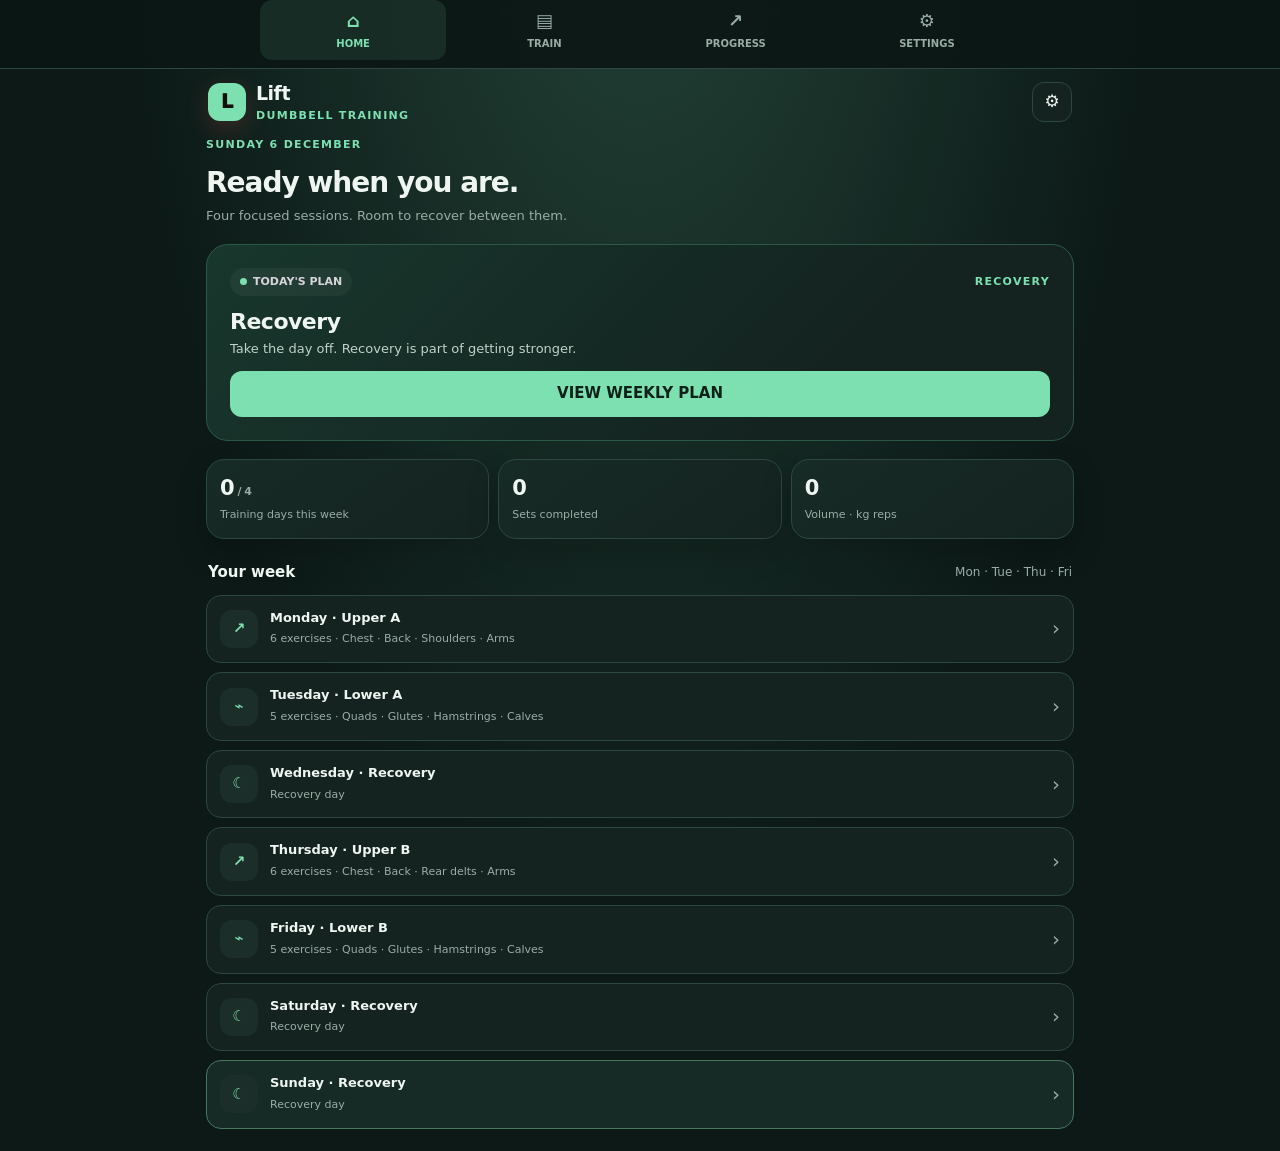
==== commit 4ca9b83a: "comit" ====
--- a/lift.html
+++ b/lift.html
@@ -1,7 +1,7 @@
 <!doctype html>
 <html lang="en-GB"><head>
 <meta charset="utf-8"><meta name="viewport" content="width=device-width,initial-scale=1,viewport-fit=cover">
-<meta name="theme-color" content="#101014"><meta name="description" content="Lift — your personal strength training tracker.">
+<meta name="theme-color" content="#0c1917"><meta name="description" content="Lift — your personal strength training tracker.">
 <title>Lift — Training</title><link rel="apple-touch-icon" href="icon-192.png">
 <style>
 :root{color-scheme:dark;--bg:#0b0b0e;--panel:#141419;--panel2:#1b1b22;--line:#2d2d36;--text:#f2f1f4;--muted:#92919d;--red:#ff554f;--red2:#ff766d;--green:#66d6a0;--radius:18px}*{box-sizing:border-box}body{margin:0;background:var(--bg);color:var(--text);font:15px/1.45 Inter,ui-sans-serif,system-ui,-apple-system,"Segoe UI",sans-serif;-webkit-font-smoothing:antialiased}button,input,select{font:inherit}button{cursor:pointer}#app{max-width:760px;margin:0 auto;min-height:100vh;padding:0 16px calc(100px + env(safe-area-inset-bottom))}.top{padding:calc(18px + env(safe-area-inset-top)) 2px 14px;display:flex;align-items:center;justify-content:space-between}.brand{display:flex;align-items:center;gap:10px}.logo{width:38px;height:38px;border-radius:12px;background:var(--red);display:grid;place-items:center;color:#140e0e;font-weight:950;font-size:19px;box-shadow:0 7px 24px #ff554f30}.brand strong{font-size:19px;letter-spacing:-.5px}.eyebrow{font-size:11px;letter-spacing:1.5px;text-transform:uppercase;color:var(--muted);font-weight:750}.iconbtn{border:1px solid var(--line);background:var(--panel);color:var(--text);width:40px;height:40px;border-radius:13px;display:grid;place-items:center;font-size:17px}.page-title{font-size:28px;letter-spacing:-1px;font-weight:850;margin:10px 0 3px}.sub{color:var(--muted);font-size:13px}.hero{background:linear-gradient(135deg,#271719,#171419 65%);border:1px solid #542b2e;border-radius:22px;padding:18px;margin:18px 0}.hero-top{display:flex;justify-content:space-between;align-items:center}.pill{display:inline-flex;align-items:center;gap:6px;padding:6px 10px;border-radius:99px;background:#ffffff0b;color:#d8d5db;font-size:11px;font-weight:750}.dot{width:7px;height:7px;background:var(--green);border-radius:50%}.hero h2{font-size:22px;line-height:1.15;margin:13px 0 6px;letter-spacing:-.5px}.hero p{color:#c2b6b8;margin:0;font-size:13px}.btn{border:0;border-radius:13px;padding:12px 15px;background:var(--red);color:#1b0c0c;font-weight:850}.btn.secondary{background:var(--panel2);color:var(--text);border:1px solid var(--line)}.btn.ghost{background:transparent;color:var(--red2);padding:8px}.btn.small{padding:8px 11px;font-size:12px;border-radius:10px}.btn.full{width:100%;margin-top:12px}.section-head{display:flex;align-items:center;justify-content:space-between;margin:23px 2px 11px}.section-head h3{font-size:15px;margin:0;font-weight:800}.section-head span{font-size:12px;color:var(--muted)}.stats{display:grid;grid-template-columns:repeat(3,1fr);gap:9px}.stat{background:var(--panel);border:1px solid var(--line);border-radius:15px;padding:13px}.stat b{display:block;font-size:21px;letter-spacing:-.5px}.stat span{font-size:11px;color:var(--muted)}.daylist{display:grid;gap:9px}.day{display:flex;align-items:center;gap:12px;padding:13px;background:var(--panel);border:1px solid var(--line);border-radius:15px}.day.active{border-color:#743337;background:#211719}.daymark{width:38px;height:38px;border-radius:12px;background:var(--panel2);display:grid;place-items:center;font-weight:850;color:var(--red2)}.dayinfo{flex:1;min-width:0}.dayinfo b{display:block;font-size:13px}.dayinfo small{color:var(--muted);font-size:11px}.dayarrow{color:var(--muted);font-size:20px}.card{background:var(--panel);border:1px solid var(--line);border-radius:17px;padding:15px;margin:10px 0}.exercise{padding:14px 0;border-bottom:1px solid var(--line)}.exercise:last-child{border-bottom:0;padding-bottom:0}.ex-top{display:flex;justify-content:space-between;gap:12px}.ex-name{font-weight:800;font-size:14px}.ex-meta{font-size:11px;color:var(--muted);white-space:nowrap}.cue{font-size:12px;color:var(--muted);margin:4px 0 9px}.hint{font-size:11px;color:var(--red2);background:#ff554f10;padding:8px 10px;border-radius:10px;margin:7px 0 9px}.sethead,.setrow{display:grid;grid-template-columns:26px 1fr 1fr 34px;gap:7px;align-items:center}.sethead{font-size:10px;color:var(--muted);text-transform:uppercase;letter-spacing:.8px;padding:0 0 5px}.setrow{margin:6px 0}.setnum{color:var(--muted);font-size:12px}.field{min-width:0;width:100%;border:1px solid var(--line);border-radius:10px;background:#0e0e12;color:var(--text);padding:9px 8px;font-size:14px}.check{width:24px;height:24px;accent-color:var(--red);justify-self:center}.complete{color:var(--green);font-size:11px;font-weight:800}.progressbar{height:7px;border-radius:99px;background:#292932;overflow:hidden;margin:9px 0}.progressbar i{display:block;height:100%;background:var(--red);border-radius:99px}.tabs{position:fixed;bottom:0;left:0;right:0;z-index:10;background:#101014f2;backdrop-filter:blur(18px);border-top:1px solid var(--line);padding:8px 10px calc(8px + env(safe-area-inset-bottom));display:flex;justify-content:center}.tabsin{width:100%;max-width:760px;display:grid;grid-template-columns:repeat(4,1fr);gap:5px}.tab{border:0;background:transparent;color:var(--muted);padding:8px 3px;border-radius:12px;font-size:10px;font-weight:750;display:grid;gap:3px;justify-items:center}.tab .ico{font-size:18px}.tab.on{background:#ff554f17;color:var(--red2)}.formgrid{display:grid;grid-template-columns:1fr 1fr;gap:10px}.label{display:block;font-size:11px;color:var(--muted);margin-bottom:5px}.fieldwrap{margin:10px 0}.fieldwrap .field{width:100%}.daychips{display:flex;gap:7px;flex-wrap:wrap}.chip{padding:8px 11px;border:1px solid var(--line);border-radius:99px;background:var(--panel);color:var(--muted);font-size:11px}.chip.sel{border-color:var(--red);color:var(--red2);background:#ff554f12}.record{display:flex;justify-content:space-between;gap:10px;padding:11px 0;border-bottom:1px solid var(--line);font-size:13px}.record:last-child{border:0}.record small{display:block;color:var(--muted);font-size:11px}.empty{padding:25px 14px;text-align:center;color:var(--muted);font-size:13px}.notice{border-radius:13px;background:#202027;padding:12px;color:var(--muted);font-size:12px}.timer{position:fixed;bottom:calc(76px + env(safe-area-inset-bottom));left:50%;transform:translateX(-50%);background:var(--red);color:#190c0c;padding:10px 15px;border-radius:99px;font-weight:900;box-shadow:0 8px 30px #0008;z-index:12;white-space:nowrap}.hide{display:none!important}.modalback{position:fixed;inset:0;background:#000b;z-index:30;display:grid;align-items:end}.modal{background:var(--panel);border:1px solid var(--line);border-radius:22px 22px 0 0;padding:22px 18px calc(25px + env(safe-area-inset-bottom));max-width:760px;width:100%;margin:auto}.modal h3{margin:0 0 7px}.modal p{color:var(--muted);font-size:13px}.toast{position:fixed;top:calc(15px + env(safe-area-inset-top));left:50%;transform:translateX(-50%);background:#24242c;border:1px solid var(--line);border-radius:99px;padding:10px 15px;font-size:12px;z-index:50;box-shadow:0 8px 30px #0008}.muted{color:var(--muted)}.red{color:var(--red2)}.two{display:grid;grid-template-columns:1fr 1fr;gap:9px}.smalltxt{font-size:11px;color:var(--muted)}@media(min-width:650px){#app{padding-left:24px;padding-right:24px}.hero{padding:23px}.modal{border-radius:22px;margin:auto}}
@@ -38,7 +38,7 @@
 .progressbar i{background:var(--red)}
 .timer{background:var(--red);color:#102119}
 @media(max-width:520px){#app{padding-left:14px;padding-right:14px}.tabsin{gap:2px}.tab{font-size:9px}}
-</style></head><body><div id="app"></div><div id="timer" class="timer hide"></div><nav class="tabs"><div class="tabsin"><button class="tab on" data-tab="home"><span class="ico">⌂</span>HOME</button><button class="tab" data-tab="workout"><span class="ico">▤</span>TRAIN</button><button class="tab" data-tab="progress"><span class="ico">↗</span>PROGRESS</button><button class="tab" data-tab="settings"><span class="ico">⚙</span>SETTINGS</button></div></nav><div id="modalroot"></div>
+</style><link rel="stylesheet" href="routine-theme.css"></head><body class="routinehub-page lift-page"><div id="app"></div><div id="timer" class="timer hide"></div><nav class="tabs"><div class="tabsin"><button class="tab on" data-tab="home"><span class="ico">⌂</span>HOME</button><button class="tab" data-tab="workout"><span class="ico">▤</span>TRAIN</button><button class="tab" data-tab="progress"><span class="ico">↗</span>PROGRESS</button><button class="tab" data-tab="settings"><span class="ico">⚙</span>SETTINGS</button></div></nav><div id="modalroot"></div>
 <script>
 const LEGACY_PLAN=[
  {day:'Monday',title:'Shoulders + Triceps',focus:'Delts · Triceps',icon:'◉',ex:[
--- a/routine-theme.css
+++ b/routine-theme.css
@@ -0,0 +1,99 @@
+:root {
+  color-scheme: dark;
+  --rh-bg: #0c1917;
+  --rh-surface: #142320;
+  --rh-surface-raised: #172b26;
+  --rh-surface-2: #1b2e29;
+  --rh-text: #eff6f1;
+  --rh-muted: #9aada5;
+  --rh-accent: #7de0b0;
+  --rh-line: #2c4840;
+  --rh-shadow: 0 12px 32px #0003;
+  --rh-radius: 18px;
+
+  /* Shared aliases used by the three existing page stylesheets. */
+  --bg: var(--rh-bg);
+  --surface: var(--rh-surface);
+  --surface2: var(--rh-surface-2);
+  --panel: var(--rh-surface);
+  --panel2: var(--rh-surface-2);
+  --card: var(--rh-surface);
+  --text: var(--rh-text);
+  --muted: var(--rh-muted);
+  --mute: var(--rh-muted);
+  --accent: var(--rh-accent);
+  --acc: var(--rh-accent);
+  --red: var(--rh-accent);
+  --red2: var(--rh-accent);
+  --green: var(--rh-accent);
+  --line: var(--rh-line);
+  --shadow: var(--rh-shadow);
+}
+
+html,
+body {
+  background-color: var(--rh-bg);
+  color: var(--rh-text);
+  font-family: Inter, ui-sans-serif, system-ui, -apple-system, "Segoe UI", sans-serif;
+}
+
+body.routinehub-page {
+  min-height: 100vh;
+  background: radial-gradient(ellipse at 50% -18%, #244438 0%, var(--rh-bg) 58%);
+}
+
+body.routinehub-page .card,
+body.routinehub-page .stat,
+body.routinehub-page .sum > div,
+body.routinehub-page .notice {
+  background: linear-gradient(145deg, var(--rh-surface-raised), var(--rh-surface));
+  border: 1px solid var(--rh-line);
+  border-radius: var(--rh-radius);
+  box-shadow: var(--rh-shadow);
+}
+
+body.routinehub-page button {
+  border-radius: 12px;
+  transition: background-color 140ms ease, border-color 140ms ease, color 140ms ease, transform 140ms ease;
+}
+
+body.routinehub-page button:active {
+  transform: translateY(1px);
+}
+
+body.routinehub-page button:focus-visible,
+body.routinehub-page a:focus-visible,
+body.routinehub-page input:focus-visible,
+body.routinehub-page select:focus-visible {
+  outline: 2px solid var(--rh-accent);
+  outline-offset: 3px;
+}
+
+body.routinehub-page input:not([type="checkbox"]),
+body.routinehub-page select,
+body.routinehub-page textarea {
+  border-radius: 12px;
+}
+
+body.routinehub-page a {
+  color: var(--rh-accent);
+}
+
+body.routinehub-page .eyebrow {
+  color: var(--rh-accent);
+  font-size: 11px;
+  font-weight: 750;
+  letter-spacing: 1.3px;
+  text-transform: uppercase;
+}
+
+@media (prefers-reduced-motion: reduce) {
+  body.routinehub-page *,
+  body.routinehub-page *::before,
+  body.routinehub-page *::after {
+    scroll-behavior: auto !important;
+    animation-duration: 0.01ms !important;
+    animation-iteration-count: 1 !important;
+    transition-duration: 0.01ms !important;
+  }
+}
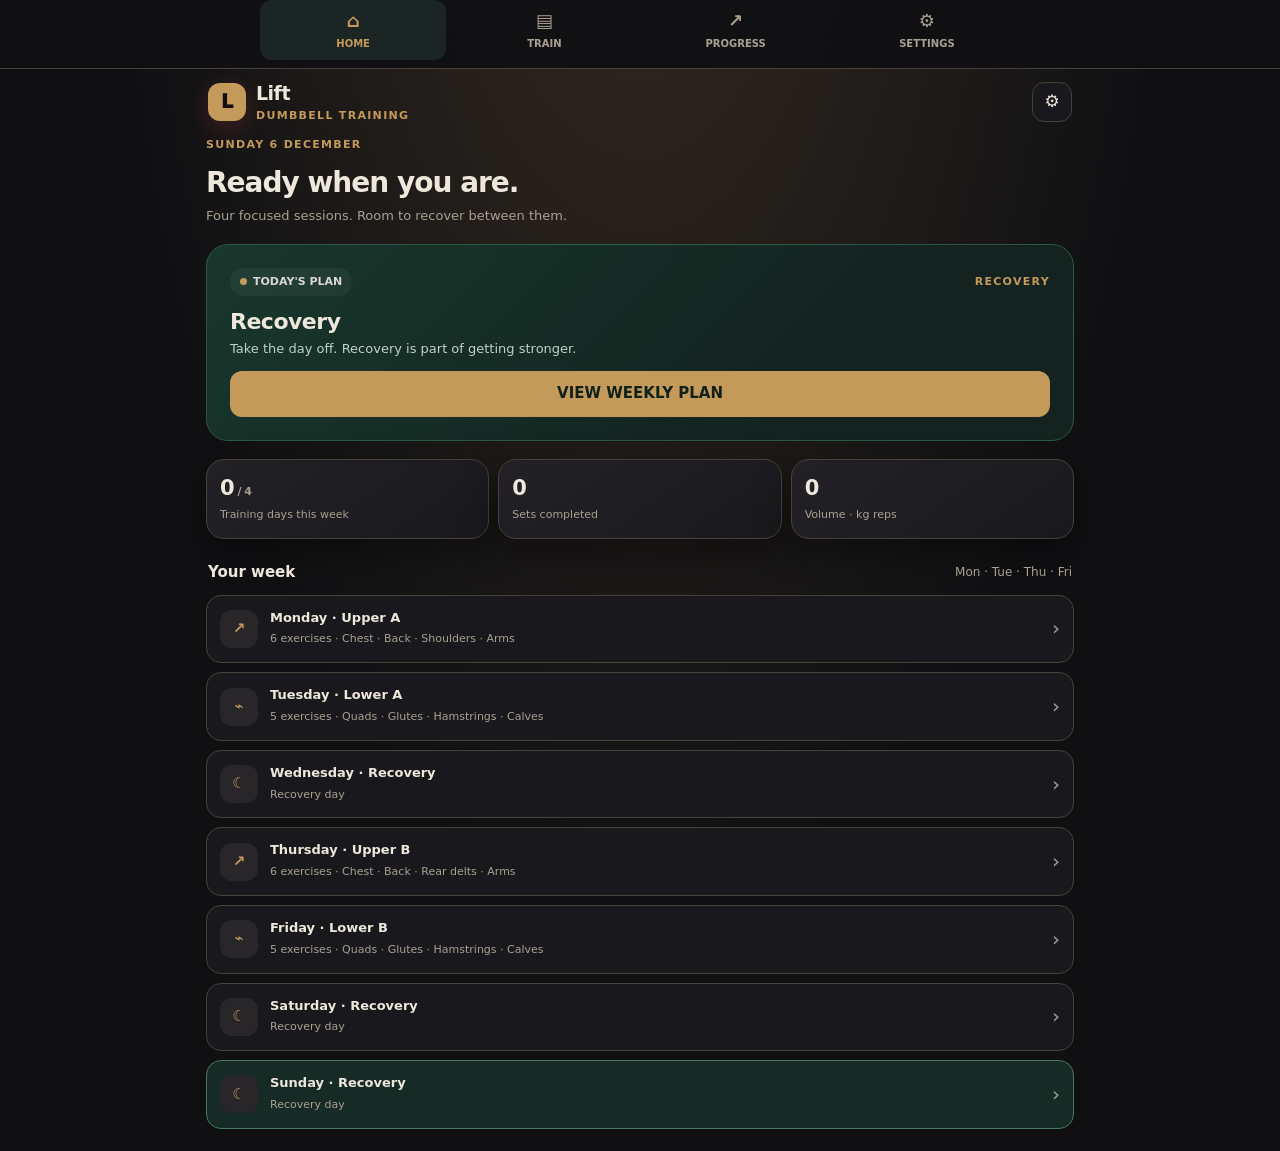
==== commit 18c9896b: "commit 3" ====
--- a/lift.html
+++ b/lift.html
@@ -1,7 +1,7 @@
 <!doctype html>
 <html lang="en-GB"><head>
 <meta charset="utf-8"><meta name="viewport" content="width=device-width,initial-scale=1,viewport-fit=cover">
-<meta name="theme-color" content="#0c1917"><meta name="description" content="Lift — your personal strength training tracker.">
+<meta name="theme-color" content="#101013"><meta name="description" content="Lift — your personal strength training tracker.">
 <title>Lift — Training</title><link rel="apple-touch-icon" href="icon-192.png">
 <style>
 :root{color-scheme:dark;--bg:#0b0b0e;--panel:#141419;--panel2:#1b1b22;--line:#2d2d36;--text:#f2f1f4;--muted:#92919d;--red:#ff554f;--red2:#ff766d;--green:#66d6a0;--radius:18px}*{box-sizing:border-box}body{margin:0;background:var(--bg);color:var(--text);font:15px/1.45 Inter,ui-sans-serif,system-ui,-apple-system,"Segoe UI",sans-serif;-webkit-font-smoothing:antialiased}button,input,select{font:inherit}button{cursor:pointer}#app{max-width:760px;margin:0 auto;min-height:100vh;padding:0 16px calc(100px + env(safe-area-inset-bottom))}.top{padding:calc(18px + env(safe-area-inset-top)) 2px 14px;display:flex;align-items:center;justify-content:space-between}.brand{display:flex;align-items:center;gap:10px}.logo{width:38px;height:38px;border-radius:12px;background:var(--red);display:grid;place-items:center;color:#140e0e;font-weight:950;font-size:19px;box-shadow:0 7px 24px #ff554f30}.brand strong{font-size:19px;letter-spacing:-.5px}.eyebrow{font-size:11px;letter-spacing:1.5px;text-transform:uppercase;color:var(--muted);font-weight:750}.iconbtn{border:1px solid var(--line);background:var(--panel);color:var(--text);width:40px;height:40px;border-radius:13px;display:grid;place-items:center;font-size:17px}.page-title{font-size:28px;letter-spacing:-1px;font-weight:850;margin:10px 0 3px}.sub{color:var(--muted);font-size:13px}.hero{background:linear-gradient(135deg,#271719,#171419 65%);border:1px solid #542b2e;border-radius:22px;padding:18px;margin:18px 0}.hero-top{display:flex;justify-content:space-between;align-items:center}.pill{display:inline-flex;align-items:center;gap:6px;padding:6px 10px;border-radius:99px;background:#ffffff0b;color:#d8d5db;font-size:11px;font-weight:750}.dot{width:7px;height:7px;background:var(--green);border-radius:50%}.hero h2{font-size:22px;line-height:1.15;margin:13px 0 6px;letter-spacing:-.5px}.hero p{color:#c2b6b8;margin:0;font-size:13px}.btn{border:0;border-radius:13px;padding:12px 15px;background:var(--red);color:#1b0c0c;font-weight:850}.btn.secondary{background:var(--panel2);color:var(--text);border:1px solid var(--line)}.btn.ghost{background:transparent;color:var(--red2);padding:8px}.btn.small{padding:8px 11px;font-size:12px;border-radius:10px}.btn.full{width:100%;margin-top:12px}.section-head{display:flex;align-items:center;justify-content:space-between;margin:23px 2px 11px}.section-head h3{font-size:15px;margin:0;font-weight:800}.section-head span{font-size:12px;color:var(--muted)}.stats{display:grid;grid-template-columns:repeat(3,1fr);gap:9px}.stat{background:var(--panel);border:1px solid var(--line);border-radius:15px;padding:13px}.stat b{display:block;font-size:21px;letter-spacing:-.5px}.stat span{font-size:11px;color:var(--muted)}.daylist{display:grid;gap:9px}.day{display:flex;align-items:center;gap:12px;padding:13px;background:var(--panel);border:1px solid var(--line);border-radius:15px}.day.active{border-color:#743337;background:#211719}.daymark{width:38px;height:38px;border-radius:12px;background:var(--panel2);display:grid;place-items:center;font-weight:850;color:var(--red2)}.dayinfo{flex:1;min-width:0}.dayinfo b{display:block;font-size:13px}.dayinfo small{color:var(--muted);font-size:11px}.dayarrow{color:var(--muted);font-size:20px}.card{background:var(--panel);border:1px solid var(--line);border-radius:17px;padding:15px;margin:10px 0}.exercise{padding:14px 0;border-bottom:1px solid var(--line)}.exercise:last-child{border-bottom:0;padding-bottom:0}.ex-top{display:flex;justify-content:space-between;gap:12px}.ex-name{font-weight:800;font-size:14px}.ex-meta{font-size:11px;color:var(--muted);white-space:nowrap}.cue{font-size:12px;color:var(--muted);margin:4px 0 9px}.hint{font-size:11px;color:var(--red2);background:#ff554f10;padding:8px 10px;border-radius:10px;margin:7px 0 9px}.sethead,.setrow{display:grid;grid-template-columns:26px 1fr 1fr 34px;gap:7px;align-items:center}.sethead{font-size:10px;color:var(--muted);text-transform:uppercase;letter-spacing:.8px;padding:0 0 5px}.setrow{margin:6px 0}.setnum{color:var(--muted);font-size:12px}.field{min-width:0;width:100%;border:1px solid var(--line);border-radius:10px;background:#0e0e12;color:var(--text);padding:9px 8px;font-size:14px}.check{width:24px;height:24px;accent-color:var(--red);justify-self:center}.complete{color:var(--green);font-size:11px;font-weight:800}.progressbar{height:7px;border-radius:99px;background:#292932;overflow:hidden;margin:9px 0}.progressbar i{display:block;height:100%;background:var(--red);border-radius:99px}.tabs{position:fixed;bottom:0;left:0;right:0;z-index:10;background:#101014f2;backdrop-filter:blur(18px);border-top:1px solid var(--line);padding:8px 10px calc(8px + env(safe-area-inset-bottom));display:flex;justify-content:center}.tabsin{width:100%;max-width:760px;display:grid;grid-template-columns:repeat(4,1fr);gap:5px}.tab{border:0;background:transparent;color:var(--muted);padding:8px 3px;border-radius:12px;font-size:10px;font-weight:750;display:grid;gap:3px;justify-items:center}.tab .ico{font-size:18px}.tab.on{background:#ff554f17;color:var(--red2)}.formgrid{display:grid;grid-template-columns:1fr 1fr;gap:10px}.label{display:block;font-size:11px;color:var(--muted);margin-bottom:5px}.fieldwrap{margin:10px 0}.fieldwrap .field{width:100%}.daychips{display:flex;gap:7px;flex-wrap:wrap}.chip{padding:8px 11px;border:1px solid var(--line);border-radius:99px;background:var(--panel);color:var(--muted);font-size:11px}.chip.sel{border-color:var(--red);color:var(--red2);background:#ff554f12}.record{display:flex;justify-content:space-between;gap:10px;padding:11px 0;border-bottom:1px solid var(--line);font-size:13px}.record:last-child{border:0}.record small{display:block;color:var(--muted);font-size:11px}.empty{padding:25px 14px;text-align:center;color:var(--muted);font-size:13px}.notice{border-radius:13px;background:#202027;padding:12px;color:var(--muted);font-size:12px}.timer{position:fixed;bottom:calc(76px + env(safe-area-inset-bottom));left:50%;transform:translateX(-50%);background:var(--red);color:#190c0c;padding:10px 15px;border-radius:99px;font-weight:900;box-shadow:0 8px 30px #0008;z-index:12;white-space:nowrap}.hide{display:none!important}.modalback{position:fixed;inset:0;background:#000b;z-index:30;display:grid;align-items:end}.modal{background:var(--panel);border:1px solid var(--line);border-radius:22px 22px 0 0;padding:22px 18px calc(25px + env(safe-area-inset-bottom));max-width:760px;width:100%;margin:auto}.modal h3{margin:0 0 7px}.modal p{color:var(--muted);font-size:13px}.toast{position:fixed;top:calc(15px + env(safe-area-inset-top));left:50%;transform:translateX(-50%);background:#24242c;border:1px solid var(--line);border-radius:99px;padding:10px 15px;font-size:12px;z-index:50;box-shadow:0 8px 30px #0008}.muted{color:var(--muted)}.red{color:var(--red2)}.two{display:grid;grid-template-columns:1fr 1fr;gap:9px}.smalltxt{font-size:11px;color:var(--muted)}@media(min-width:650px){#app{padding-left:24px;padding-right:24px}.hero{padding:23px}.modal{border-radius:22px;margin:auto}}
@@ -101,5 +101,6 @@
 function action(a){if(a==='settings'){page='settings';render()}if(a==='home'){page='home';render()}if(a==='plan'){page='plan';render()}if(a==='startToday'){activeDay=dayForToday();page='workout';render()}if(a==='finish'){toast('Workout saved to your history.');page='progress';render()}if(a==='timer')startTimer(state.rest||120);if(a==='saveSettings'){save();toast('Preferences saved.')}if(a==='export'){let blob=new Blob([JSON.stringify(state,null,2)],{type:'application/json'}),url=URL.createObjectURL(blob),a=document.createElement('a');a.href=url;a.download='lift-backup-'+dateKey()+'.json';a.click();URL.revokeObjectURL(url);toast('Backup exported.')}if(a==='import')document.getElementById('importfile').click();if(a==='reset'){if(confirm('Delete all workout history and settings on this device? Export a backup first if needed.')){state={logs:{},cardio:[],maxDb:20,increment:.5,rest:120};save();page='home';render();toast('Workout data reset.')}}}
 function importFile(e){let f=e.target.files[0];if(!f)return;let r=new FileReader();r.onload=()=>{try{let x=JSON.parse(r.result);if(!x.logs)throw Error();state={...state,...x};save();render();toast('Backup restored.')}catch(err){alert('That file is not a valid Lift backup.')}};r.readAsText(f)}
 function startTimer(sec){timerEnd=Date.now()+sec*1000;let el=document.getElementById('timer');el.classList.remove('hide');clearInterval(timerInt);function tick(){let left=Math.max(0,Math.ceil((timerEnd-Date.now())/1000));el.textContent=left?`REST  ${Math.floor(left/60)}:${String(left%60).padStart(2,'0')}  · TAP TO DISMISS`:'REST COMPLETE  ✓  · DISMISS';if(!left){try{navigator.vibrate?.([250,100,250])}catch(e){}clearInterval(timerInt)}}el.onclick=()=>{clearInterval(timerInt);el.classList.add('hide')};tick();timerInt=setInterval(tick,500)}
+document.addEventListener('change',e=>{if(e.target.matches('[data-done]')&&e.target.checked&&window.parent!==window)window.parent.postMessage({type:'routinehub:xp',activity:'lift'},window.location.origin)});
 render();
 </script></body></html>
--- a/routine-theme.css
+++ b/routine-theme.css
@@ -1,14 +1,14 @@
 :root {
   color-scheme: dark;
-  --rh-bg: #0c1917;
-  --rh-surface: #142320;
-  --rh-surface-raised: #172b26;
-  --rh-surface-2: #1b2e29;
-  --rh-text: #eff6f1;
-  --rh-muted: #9aada5;
-  --rh-accent: #7de0b0;
-  --rh-line: #2c4840;
-  --rh-shadow: 0 12px 32px #0003;
+  --rh-bg: #101013;
+  --rh-surface: #19191d;
+  --rh-surface-raised: #232126;
+  --rh-surface-2: #29262a;
+  --rh-text: #eee8dc;
+  --rh-muted: #aaa092;
+  --rh-accent: #c49a5a;
+  --rh-line: #494039;
+  --rh-shadow: 0 14px 36px #0006;
   --rh-radius: 18px;
 
   /* Shared aliases used by the three existing page stylesheets. */
@@ -39,7 +39,42 @@
 
 body.routinehub-page {
   min-height: 100vh;
-  background: radial-gradient(ellipse at 50% -18%, #244438 0%, var(--rh-bg) 58%);
+  background: radial-gradient(ellipse at 50% -18%, #342b21 0%, var(--rh-bg) 58%);
+}
+
+body.routinehub-page .site-header {
+  background: #101013ed;
+  border-bottom-color: var(--rh-line);
+}
+
+body.routinehub-page .global-nav {
+  background: #101013f2;
+  border-top-color: var(--rh-line);
+}
+
+body.routinehub-page .global-nav button.active {
+  background: var(--rh-accent);
+  color: #17130e;
+}
+
+body.routinehub-page .brand-mark {
+  color: #17130e;
+  box-shadow: 0 8px 26px #c49a5a35;
+}
+
+body.routinehub-page .meter i,
+body.routinehub-page .progressbar i {
+  background: linear-gradient(90deg, #8c6739, #e2bf7b);
+}
+
+body.meals-page nav {
+  background: #101013f2;
+  border-color: var(--rh-line);
+}
+
+body.lift-page .tabs {
+  background: #101013f2;
+  border-color: var(--rh-line);
 }
 
 body.routinehub-page .card,
@@ -85,6 +120,150 @@
   font-weight: 750;
   letter-spacing: 1.3px;
   text-transform: uppercase;
+}
+
+.header-meta {
+  display: flex;
+  align-items: center;
+  gap: 12px;
+}
+
+body.routinehub-page .xp-badge {
+  border: 1px solid #79603c;
+  border-radius: 999px;
+  background: linear-gradient(135deg, #332a1e, #201b16);
+  color: #e5c58e;
+  padding: 7px 11px;
+  font-size: 12px;
+  font-weight: 800;
+  white-space: nowrap;
+}
+
+.quest-panel {
+  border-color: #79603c !important;
+  background: radial-gradient(ellipse at 8% 0%, #4a3824 0%, #211d1b 54%, #18181c 100%) !important;
+  box-shadow: inset 0 1px #e2c17c18, 0 16px 42px #0005 !important;
+}
+
+.quest-topline,
+.quest-title-row,
+.quest-meta,
+.quest-row {
+  display: flex;
+  align-items: center;
+  justify-content: space-between;
+  gap: 12px;
+}
+
+.quest-sigil {
+  display: grid;
+  place-items: center;
+  width: 44px;
+  height: 44px;
+  border: 1px solid #b89156;
+  border-radius: 50%;
+  background: #191612;
+  color: #e1bd79;
+  font-size: 23px;
+  box-shadow: 0 0 22px #d6a75d22, inset 0 0 12px #d6a75d16;
+}
+
+.quest-rank {
+  color: #f1dfbd;
+  font-size: 19px;
+  font-weight: 800;
+  letter-spacing: -.3px;
+}
+
+.quest-level {
+  min-width: 58px;
+  padding: 8px 10px;
+  border: 1px solid #79603c;
+  border-radius: 12px;
+  color: #e5c58e;
+  text-align: center;
+  font-size: 10px;
+  letter-spacing: 1px;
+}
+
+.quest-level b {
+  display: block;
+  font-size: 20px;
+  letter-spacing: 0;
+}
+
+.quest-meter,
+.quest-progress {
+  height: 8px;
+  overflow: hidden;
+  border: 1px solid #5c4a32;
+  border-radius: 999px;
+  background: #111114;
+}
+
+.quest-meter i,
+.quest-progress i {
+  display: block;
+  height: 100%;
+  border-radius: inherit;
+  background: linear-gradient(90deg, #8c6739, #e2bf7b);
+  box-shadow: 0 0 14px #d6a75d55;
+}
+
+.quest-list {
+  display: grid;
+  gap: 9px;
+  margin-top: 13px;
+}
+
+.quest-row {
+  justify-content: flex-start;
+  padding: 10px 11px;
+  border: 1px solid #ffffff12;
+  border-radius: 13px;
+  background: #0e0e10a8;
+}
+
+.quest-row.done {
+  border-color: #967344;
+  background: #c49a5a12;
+  opacity: 1;
+}
+
+.quest-check {
+  display: grid;
+  place-items: center;
+  width: 25px;
+  height: 25px;
+  flex: 0 0 25px;
+  border: 1px solid #6c5a42;
+  border-radius: 50%;
+  color: #b9a98f;
+  font-size: 13px;
+}
+
+.quest-row.done .quest-check {
+  border-color: #d5b16f;
+  background: #c49a5a;
+  color: #17130e;
+}
+
+.quest-name {
+  flex: 1;
+  font-size: 13px;
+  font-weight: 750;
+}
+
+.quest-reward {
+  color: #d9b875;
+  font-size: 11px;
+  white-space: nowrap;
+}
+
+.quest-note {
+  color: var(--rh-muted);
+  font-size: 12px;
+  line-height: 1.45;
 }
 
 @media (prefers-reduced-motion: reduce) {
@@ -97,3 +276,10 @@
     transition-duration: 0.01ms !important;
   }
 }
+
+@media (max-width: 520px) {
+  .header-meta { gap: 6px; }
+  .site-tagline { display: none; }
+  .xp-badge { padding: 6px 8px; font-size: 11px; }
+  .quest-panel { padding: 14px !important; }
+}
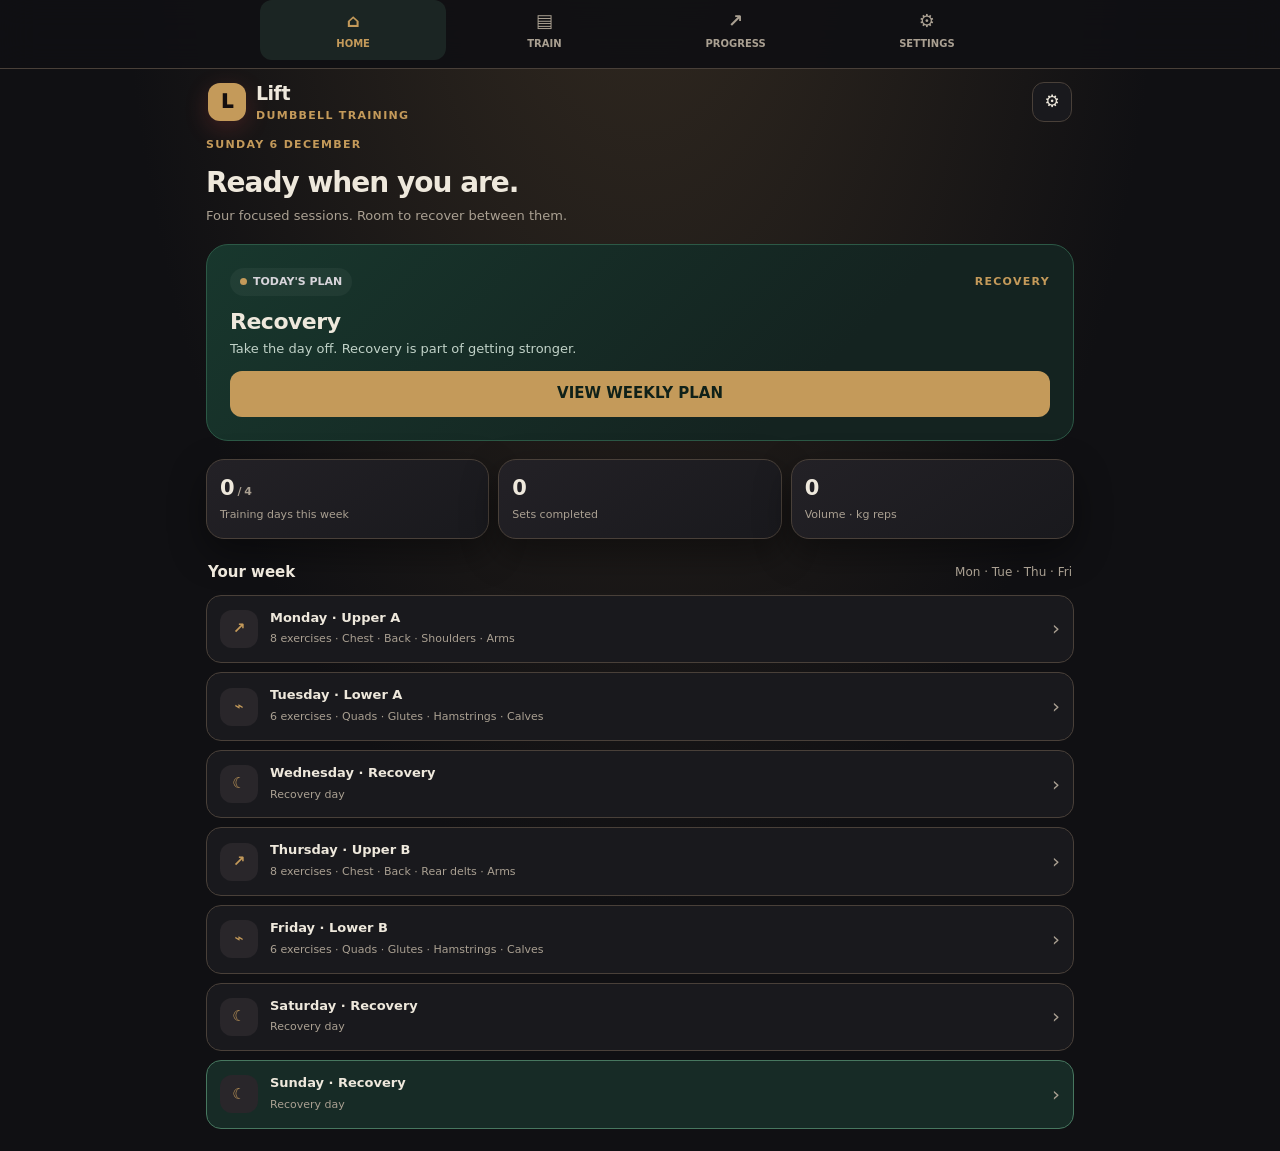
==== commit 2f9edb54: "Expand Lift muscle coverage Add forearm and core exercises, identify each exercise's target muscles " ====
--- a/lift.html
+++ b/lift.html
@@ -56,17 +56,26 @@
 ];
 const PLAN=[
  {day:'Monday',title:'Upper A',focus:'Chest · Back · Shoulders · Arms',icon:'↗',ex:[
-  ['Dumbbell floor press',3,8,15,7,'kg','Lie on the floor; lower until upper arms touch softly, then press.'],['Bent-over dumbbell row',3,8,15,7,'kg','Hinge at the hips, keep your back long, and row towards your hips.'],['Dumbbell shoulder press',2,8,15,6,'kg','Press overhead without arching your lower back.'],['Dumbbell lateral raise',2,12,20,3,'kg','Use a light pair and lift smoothly to shoulder height.'],['Dumbbell curl',2,8,15,5,'kg','Keep your elbows close to your sides; lower with control.'],['Overhead dumbbell triceps extension',2,10,15,6,'kg','Hold one dumbbell with both hands and keep your elbows comfortable.']]},
+  ['Dumbbell floor press',3,8,15,7,'kg','Lie on the floor; lower until upper arms touch softly, then press.'],['Bent-over dumbbell row',3,8,15,7,'kg','Hinge at the hips, keep your back long, and row towards your hips.'],['Dumbbell shoulder press',2,8,15,6,'kg','Press overhead without arching your lower back.'],['Dumbbell lateral raise',2,12,20,3,'kg','Use a light pair and lift smoothly to shoulder height.'],['Dumbbell curl',2,8,15,5,'kg','Keep your elbows close to your sides; lower with control.'],['Overhead dumbbell triceps extension',2,10,15,6,'kg','Hold one dumbbell with both hands and keep your elbows comfortable.'],['Seated dumbbell wrist curl',2,12,20,3,'kg','Rest your forearms on your thighs, palms up; curl only at the wrists.'],['Seated reverse wrist curl',2,12,20,2,'kg','Rest your forearms on your thighs, palms down; lift the backs of your hands gently.']]},
  {day:'Tuesday',title:'Lower A',focus:'Quads · Glutes · Hamstrings · Calves',icon:'⌁',ex:[
-  ['Goblet squat',3,8,15,10,'kg','Hold one dumbbell at your chest; use a comfortable depth.'],['Dumbbell Romanian deadlift',3,8,15,10,'kg','Push hips back with a slight knee bend; keep weights close to your legs.'],['Dumbbell reverse lunge',2,8,12,6,'kg','Step back under control; complete reps on both sides.'],['Dumbbell glute bridge',2,10,20,8,'kg','Rest a dumbbell across your hips and pause at the top.'],['Standing dumbbell calf raise',2,12,25,6,'kg','Hold dumbbells at your sides and pause at the top.']]},
+  ['Goblet squat',3,8,15,10,'kg','Hold one dumbbell at your chest; use a comfortable depth.'],['Dumbbell Romanian deadlift',3,8,15,10,'kg','Push hips back with a slight knee bend; keep weights close to your legs.'],['Dumbbell reverse lunge',2,8,12,6,'kg','Step back under control; complete reps on both sides.'],['Dumbbell glute bridge',2,10,20,8,'kg','Rest a dumbbell across your hips and pause at the top.'],['Standing dumbbell calf raise',2,12,25,6,'kg','Hold dumbbells at your sides and pause at the top.'],['Dead bug',2,6,10,0,'bodyweight','Move one arm and the opposite leg slowly; keep your lower back comfortably supported.']]},
  {day:'Wednesday',title:'Recovery',focus:'Rest · Easy movement if you want it',icon:'☾',rest:true,ex:[]},
  {day:'Thursday',title:'Upper B',focus:'Chest · Back · Rear delts · Arms',icon:'↗',ex:[
-  ['Dumbbell squeeze floor press',3,8,15,6,'kg','Keep the dumbbells gently pressed together as you press from the floor.'],['Dumbbell pullover',2,10,15,6,'kg','Lie on the floor; use a comfortable range and keep ribs down.'],['Bent-over dumbbell row',3,8,15,7,'kg','Brace your trunk and row both dumbbells towards your waist.'],['Bent-over rear delt raise',2,12,20,3,'kg','Use light weights and move arms out wide without shrugging.'],['Hammer curl',2,8,15,5,'kg','Keep palms facing in and wrists neutral.'],['Lying dumbbell triceps extension',2,10,15,4,'kg','Lie on the floor; bend elbows and lower beside your head.']]},
+  ['Dumbbell squeeze floor press',3,8,15,6,'kg','Keep the dumbbells gently pressed together as you press from the floor.'],['Dumbbell pullover',2,10,15,6,'kg','Lie on the floor; use a comfortable range and keep ribs down.'],['Bent-over dumbbell row',3,8,15,7,'kg','Brace your trunk and row both dumbbells towards your waist.'],['Bent-over rear delt raise',2,12,20,3,'kg','Use light weights and move arms out wide without shrugging.'],['Hammer curl',2,8,15,5,'kg','Keep palms facing in and wrists neutral.'],['Lying dumbbell triceps extension',2,10,15,4,'kg','Lie on the floor; bend elbows and lower beside your head.'],['Dumbbell forearm pronation and supination',2,10,15,1,'kg','Support your forearm on your thigh; slowly turn palm up and palm down through a comfortable range.'],['Farmer hold',2,20,40,8,'sec','Hold dumbbells at your sides, stand tall and keep a steady grip; stop before posture slips.']]},
  {day:'Friday',title:'Lower B',focus:'Quads · Glutes · Hamstrings · Calves',icon:'⌁',ex:[
-  ['Dumbbell split squat',3,8,12,6,'kg','Use a comfortable stance and range; complete reps on both sides.'],['Dumbbell sumo squat',3,8,15,10,'kg','Hold one dumbbell between your legs and keep knees tracking over toes.'],['Single-leg dumbbell Romanian deadlift',2,8,12,5,'kg','Use a light load, hinge slowly, and complete both sides.'],['Dumbbell glute bridge',2,10,20,8,'kg','Pause at the top without overextending your lower back.'],['Standing dumbbell calf raise',2,12,25,6,'kg','Use a full comfortable range and lower slowly.']]},
+  ['Dumbbell split squat',3,8,12,6,'kg','Use a comfortable stance and range; complete reps on both sides.'],['Dumbbell sumo squat',3,8,15,10,'kg','Hold one dumbbell between your legs and keep knees tracking over toes.'],['Single-leg dumbbell Romanian deadlift',2,8,12,5,'kg','Use a light load, hinge slowly, and complete both sides.'],['Dumbbell glute bridge',2,10,20,8,'kg','Pause at the top without overextending your lower back.'],['Standing dumbbell calf raise',2,12,25,6,'kg','Use a full comfortable range and lower slowly.'],['Dumbbell suitcase hold',2,20,40,6,'sec','Hold one dumbbell at one side, stay tall without leaning; switch sides each set.']]},
  {day:'Saturday',title:'Recovery',focus:'Rest · Gentle walk optional',icon:'☾',rest:true,ex:[]},
  {day:'Sunday',title:'Recovery',focus:'Rest · Get ready for the week',icon:'☾',rest:true,ex:[]}
 ];
+const MUSCLE_TARGETS=[
+ ['Chest (pectorals; triceps and front delts assist)','Upper back and lats (rhomboids, mid traps, latissimus); biceps assist','Shoulders (front and side delts; triceps assist)','Shoulders (side delts)','Biceps (elbow flexors)','Triceps (elbow extensors)','Forearms (wrist flexors)','Forearms (wrist extensors)'],
+ ['Quads (front thighs) · glutes','Hamstrings · glutes · spinal erectors','Quads · glutes','Glutes','Calves (gastrocnemius and soleus)','Core (deep abdominals; anti-extension)'],
+ [],
+ ['Chest (pectorals; triceps and front delts assist)','Chest and lats (pectorals, latissimus; shoulder extensors)','Upper back and lats (rhomboids, mid traps, latissimus); biceps assist','Shoulders (rear delts; upper back assists)','Biceps and brachialis','Triceps (elbow extensors)','Forearms (pronators and supinators)','Forearms (finger flexors and grip); traps assist'],
+ ['Quads · glutes','Quads · inner thighs (adductors) · glutes','Hamstrings · glutes','Glutes · hamstrings assist','Calves (gastrocnemius and soleus)','Core (obliques and deep abdominals; anti-side-bending)'],
+ [],[]
+];
+function muscleTarget(dayIndex,exerciseIndex){return MUSCLE_TARGETS[dayIndex]?.[exerciseIndex]||'Full-body movement; see exercise cues'}
 const STORE='lift_redesign_v1';let state=load();let page='home',activeDay=0,timerEnd=0,timerInt=null;
 Object.values(state.logs||{}).forEach(l=>{if(!l.splitVersion)l.splitVersion=1});
 function load(){try{return JSON.parse(localStorage.getItem(STORE))||{logs:{},cardio:[],maxDb:20,increment:0.5,rest:120,weightUnit:'kg'}}catch(e){return{logs:{},cardio:[],maxDb:20,increment:0.5,rest:120,weightUnit:'kg'}}}
@@ -84,12 +93,12 @@
 function weekStats(){let done=0,sets=0,vol=0;let monday=new Date();monday.setHours(12,0,0,0);monday.setDate(monday.getDate()-mondayIndex(monday));for(let i=0;i<7;i++){let d=new Date(monday);d.setDate(monday.getDate()+i);let l=state.logs[dateKey(d)];if(l){let n=0;Object.values(l.sets||{}).forEach(a=>a.forEach(s=>{if(s.done){sets++;n++;vol+=(+s.w||0)*(+s.r||0)}}));if(n)done++}}return{done,sets,vol}}
 function currentDay(){return PLAN[dayForToday()]}
 function home(){let d=currentDay(),st=weekStats();return `<header class="top"><div class="brand"><div class="logo">L</div><div><strong>Lift</strong><div class="eyebrow">DUMBBELL TRAINING</div></div></div><button class="iconbtn" data-action="settings" aria-label="Settings">⚙</button></header><div class="eyebrow">${new Date().toLocaleDateString('en-GB',{weekday:'long',day:'numeric',month:'long'})}</div><div class="page-title">Ready when you are.</div><div class="sub">Four focused sessions. Room to recover between them.</div><section class="hero"><div class="hero-top"><span class="pill"><i class="dot"></i> TODAY'S PLAN</span><span class="eyebrow">${d.rest?'RECOVERY':'DAY '+(dayForToday()+1)+' / 7'}</span></div><h2>${d.title}</h2><p>${d.rest?'Take the day off. Recovery is part of getting stronger.':d.focus+' · '+d.ex.length+' exercises'}</p><button class="btn full" data-action="${d.rest?'plan':'startToday'}">${d.rest?'VIEW WEEKLY PLAN':'START WORKOUT →'}</button></section><div class="stats"><div class="stat"><b>${st.done}<span class="muted"> / 4</span></b><span>Training days this week</span></div><div class="stat"><b>${st.sets}</b><span>Sets completed</span></div><div class="stat"><b>${Math.round(st.vol).toLocaleString('en-GB')}</b><span>Volume · kg reps</span></div></div><div class="section-head"><h3>Your week</h3><span>Mon · Tue · Thu · Fri</span></div><div class="daylist">${PLAN.map((p,i)=>`<div class="day ${i===dayForToday()?'active':''}" data-day="${i}"><div class="daymark">${p.icon}</div><div class="dayinfo"><b>${p.day} · ${p.title}</b><small>${p.rest?'Recovery day':p.ex.length+' exercises · '+p.focus}</small></div><div class="dayarrow">›</div></div>`).join('')}</div>`}
-function planPage(){return `<header class="top"><div class="brand"><div class="logo">L</div><div><strong>Training plan</strong><div class="eyebrow">YOUR WEEKLY SPLIT</div></div></div></header><div class="page-title">Upper / lower</div><div class="sub">Four dumbbell sessions across Monday, Tuesday, Thursday and Friday.</div>${PLAN.map((p,i)=>`<div class="card" style="cursor:pointer" data-day="${i}"><div class="rowx" style="display:flex;align-items:center;gap:12px"><div class="daymark">${p.icon}</div><div style="flex:1"><b>${p.day} · ${p.title}</b><div class="smalltxt">${p.rest?'Recovery day':p.ex.length+' exercises · '+p.focus}</div></div><span class="muted">›</span></div>${!p.rest?`<div class="smalltxt" style="margin:12px 0 0">${p.ex.map(e=>esc(e[0])).join(' · ')}</div>`:''}</div>`).join('')}<div class="notice">Start with a load you can control through a comfortable range and keep 1–3 good reps in reserve. If you are new or returning, begin with 1–2 sets per exercise for the first couple of weeks; add volume only while recovering well. Use a chair or wall for balance on single-leg moves, and stop any movement that causes sharp or worsening pain. Build walking gradually; the WHO recommends adults work toward at least 150 minutes of moderate activity weekly and strength work on 2 or more days. <a href="https://www.who.int/initiatives/behealthy/physical-activity/" target="_blank" rel="noopener">WHO activity guidance</a></div>`}
+function planPage(){return `<header class="top"><div class="brand"><div class="logo">L</div><div><strong>Training plan</strong><div class="eyebrow">YOUR WEEKLY SPLIT</div></div></div></header><div class="page-title">Upper / lower</div><div class="sub">Four dumbbell sessions across Monday, Tuesday, Thursday and Friday. Upper body gets priority; both lower sessions still cover the full lower body and core.</div>${PLAN.map((p,i)=>`<div class="card" style="cursor:pointer" data-day="${i}"><div class="rowx" style="display:flex;align-items:center;gap:12px"><div class="daymark">${p.icon}</div><div style="flex:1"><b>${p.day} · ${p.title}</b><div class="smalltxt">${p.rest?'Recovery day':p.ex.length+' exercises · '+p.focus}</div></div><span class="muted">›</span></div>${!p.rest?`<div class="smalltxt" style="margin:12px 0 0;display:grid;gap:6px">${p.ex.map((e,j)=>`<span><b>${esc(e[0])}</b> · Targets: ${esc(muscleTarget(i,j))}</span>`).join('')}</div>`:''}</div>`).join('')}<div class="notice"><b>Weekly coverage:</b> chest, back/lats, all shoulder areas, biceps, triceps and forearms are trained on both upper days. Quads, glutes, hamstrings and calves are covered on both lower days, with core work twice weekly. Start with a load you can control through a comfortable range and keep 1–3 good reps in reserve. If you are new or returning, begin with 1–2 sets per exercise for the first couple of weeks; add volume only while recovering well. Use support for balance when useful, and stop any movement that causes sharp or worsening pain. <a href="https://acsm.org/resistance-training-guidelines-update-2026/" target="_blank" rel="noopener">ACSM resistance-training guidance</a></div>`}
 function workout(dayIndex){let p=PLAN[dayIndex],date=dateKey(),l=logFor(date);l.day=dayIndex;if(p.rest)return `<header class="top"><button class="iconbtn" data-action="home">‹</button><div class="eyebrow">RECOVERY DAY</div><span></span></header><div class="page-title">Rest & recharge.</div><p class="sub">No workout scheduled today. A gentle walk is optional; let your muscles recover.</p><div class="card"><b>Recovery checklist</b><p class="smalltxt">• Get a good night's sleep<br>• Eat enough protein and overall food<br>• Drink water<br>• Don't force training through pain</p></div><button class="btn full" data-action="plan">VIEW WEEKLY PLAN</button>`;
 let html=`<header class="top"><button class="iconbtn" data-action="home">‹</button><div class="eyebrow">${p.day.toUpperCase()} · WORKOUT</div><button class="iconbtn" data-action="timer">◷</button></header><div class="page-title">${p.title}</div><div class="sub">${p.focus} · Log each set as you go.</div><div class="card"><div class="rowx" style="display:flex;justify-content:space-between"><b>Workout progress</b><span class="smalltxt" id="workprogress">0 / ${p.ex.reduce((a,e)=>a+e[1],0)} sets</span></div><div class="progressbar"><i id="workbar" style="width:0%"></i></div><div class="smalltxt">Rest ${state.rest||120}s between working sets. Leave around 1–2 good reps in reserve.</div></div>`;
 p.ex.forEach((e,idx)=>{let id=dayIndex+'_'+idx,prev=lastExercise(id),completed=0;let sets='';for(let i=0;i<e[1];i++){let s=getSet(date,id,i,e);if(s.done)completed++;sets+=`<div class="setrow"><span class="setnum">${i+1}</span><input class="field" type="number" min="0" step="0.5" inputmode="decimal" placeholder="${e[5]==='bodyweight'?'—':'kg'}" value="${esc(s.w)}" data-field="w" data-id="${id}" data-i="${i}" ${e[5]==='bodyweight'?'disabled':''}><input class="field" type="number" min="0" step="1" inputmode="numeric" placeholder="reps / sec" value="${esc(s.r)}" data-field="r" data-id="${id}" data-i="${i}"><input class="check" type="checkbox" data-done="1" data-id="${id}" data-i="${i}" ${s.done?'checked':''}></div>`}
 let hint=prev?`Last time (${fmtDate(prev.k)}): ${prev.sets.map(s=>(s.w||'BW')+' × '+s.r).join(', ')}. Aim to add a rep while keeping form.`:`Starting guide: ${e[4]?e[4]+'kg is your recorded starting reference. Adjust if needed.':'Choose a version you can do for '+e[2]+' clean reps with 1–2 reps left.'} Target ${e[2]}–${e[3]} ${e[5]==='sec'?'seconds':'reps'} per set.`;
-html+=`<div class="card"><div class="ex-top"><div class="ex-name">${esc(e[0])}</div><span class="ex-meta">${e[1]} SETS</span></div><div class="cue">${esc(e[6])}</div><div class="hint">${esc(hint)}</div><div class="sethead"><span>SET</span><span>LOAD ${e[5]==='sec'?'(kg)':'(kg)'}</span><span>${e[5]==='sec'?'SECONDS':'REPS'}</span><span>DONE</span></div>${sets}<div class="smalltxt" style="margin-top:7px">Target: ${e[2]}–${e[3]} ${e[5]==='sec'?'sec':'reps'}${completed===e[1]?' · <span class="complete">ALL SETS COMPLETE ✓</span>':''}</div></div>`});
+html+=`<div class="card"><div class="ex-top"><div class="ex-name">${esc(e[0])}</div><span class="ex-meta">${e[1]} SETS</span></div><div class="smalltxt"><b>Muscles worked:</b> ${esc(muscleTarget(dayIndex,idx))}</div><div class="cue">${esc(e[6])}</div><div class="hint">${esc(hint)}</div><div class="sethead"><span>SET</span><span>LOAD ${e[5]==='sec'?'(kg)':'(kg)'}</span><span>${e[5]==='sec'?'SECONDS':'REPS'}</span><span>DONE</span></div>${sets}<div class="smalltxt" style="margin-top:7px">Target: ${e[2]}–${e[3]} ${e[5]==='sec'?'sec':'reps'}${completed===e[1]?' · <span class="complete">ALL SETS COMPLETE ✓</span>':''}</div></div>`});
 html+=`<button class="btn full" data-action="finish">FINISH WORKOUT</button><button class="btn secondary full" data-action="plan">BACK TO PLAN</button>`;return html}
 function progress(){let st=weekStats(),keys=Object.keys(state.logs).sort().reverse(),history=keys.map(k=>{let l=state.logs[k],arr=Object.values(l.sets||{}).flat().filter(s=>s.done),p=(l.splitVersion===2?PLAN:LEGACY_PLAN)[l.day??0];if(!arr.length)return'';return `<div class="record"><div><b>${fmtDate(k)}</b><small>${p?.title||'Workout'}</small></div><div style="text-align:right"><b>${arr.length} sets</b><small>${Math.round(arr.reduce((v,s)=>v+(+s.w||0)*(+s.r||0),0)).toLocaleString('en-GB')} kg reps</small></div></div>`}).filter(Boolean).slice(0,20);
 let prs={};keys.forEach(k=>Object.entries(state.logs[k]?.sets||{}).forEach(([id,ss])=>ss.forEach(s=>{if(s.done&&s.w&&s.r){let ex=id.split('_'),name=PLAN[+ex[0]]?.ex[+ex[1]]?.[0]||id;if(!prs[name]||(+s.w*(+s.r))>prs[name].score)prs[name]={score:+s.w*(+s.r),w:+s.w,r:+s.r}}})));
--- a/routine-theme.css
+++ b/routine-theme.css
@@ -266,6 +266,77 @@
   line-height: 1.45;
 }
 
+.sleep-log {
+  display: grid;
+  gap: 8px;
+  margin-top: 17px;
+  padding: 13px;
+  border: 1px solid #96734488;
+  border-radius: 14px;
+  background: #0e0e10a8;
+}
+
+.sleep-log > label {
+  color: var(--rh-gold, #d9b875);
+  font-size: 11px;
+  font-weight: 800;
+  letter-spacing: .1em;
+}
+
+.sleep-log-controls {
+  display: flex;
+  align-items: center;
+  flex-wrap: wrap;
+  gap: 9px;
+}
+
+.sleep-log-controls input {
+  width: 110px;
+  min-height: 42px;
+}
+
+.sleep-log-controls span {
+  color: var(--rh-muted);
+  font-size: 13px;
+}
+
+.sleep-log-controls button {
+  min-height: 42px;
+}
+
+.routine-detail {
+  margin: 10px 0 0 34px;
+  color: var(--rh-muted);
+  font-size: 12px;
+  line-height: 1.55;
+}
+
+.routine-day-note {
+  margin: 9px 0 0 34px;
+  color: var(--rh-gold, #d9b875);
+  font-size: 12px;
+  line-height: 1.45;
+  font-weight: 700;
+}
+
+.routine-detail summary {
+  width: fit-content;
+  color: var(--rh-gold, #d9b875);
+  cursor: pointer;
+  font-weight: 700;
+}
+
+.routine-detail ol {
+  display: grid;
+  gap: 5px;
+  padding-left: 20px;
+  margin: 8px 0 2px;
+}
+
+@media (max-width: 520px) {
+  .routine-detail, .routine-day-note { margin-left: 30px; }
+}
+
 @media (prefers-reduced-motion: reduce) {
   body.routinehub-page *,
   body.routinehub-page *::before,
